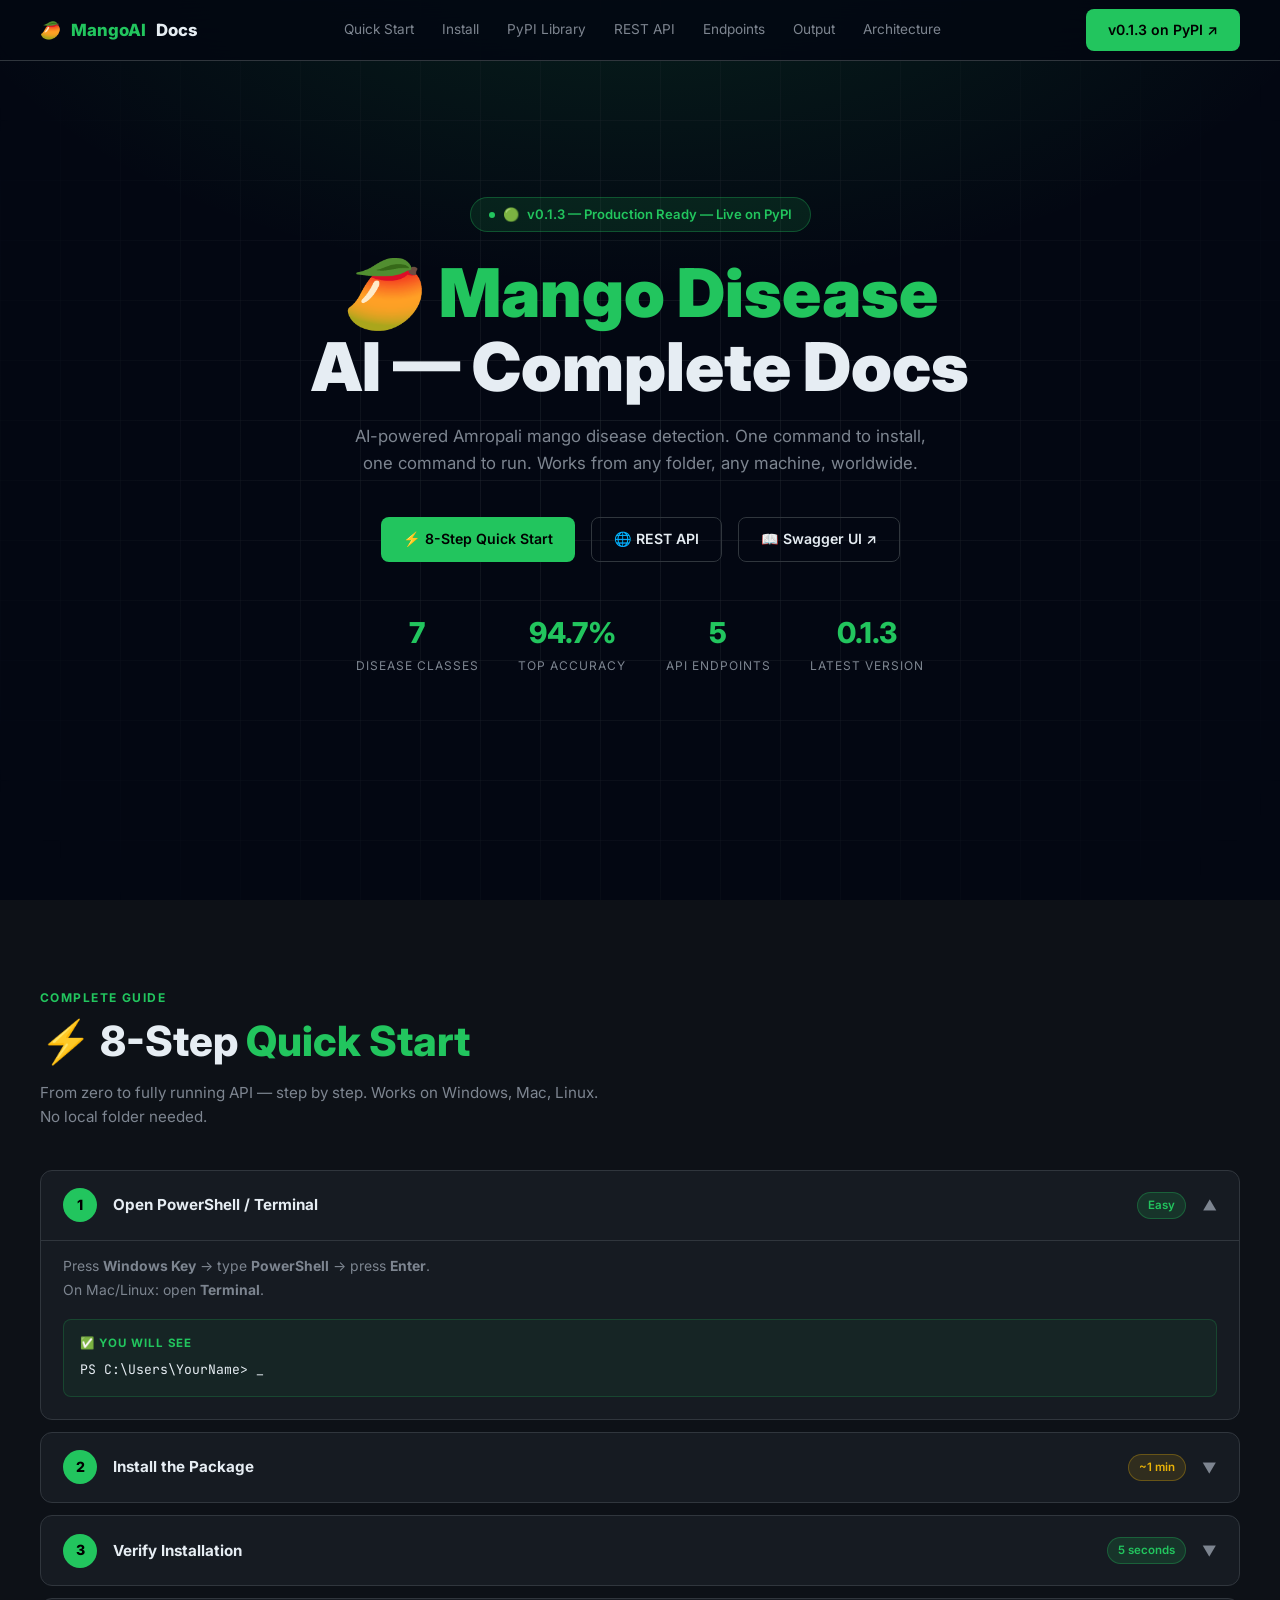
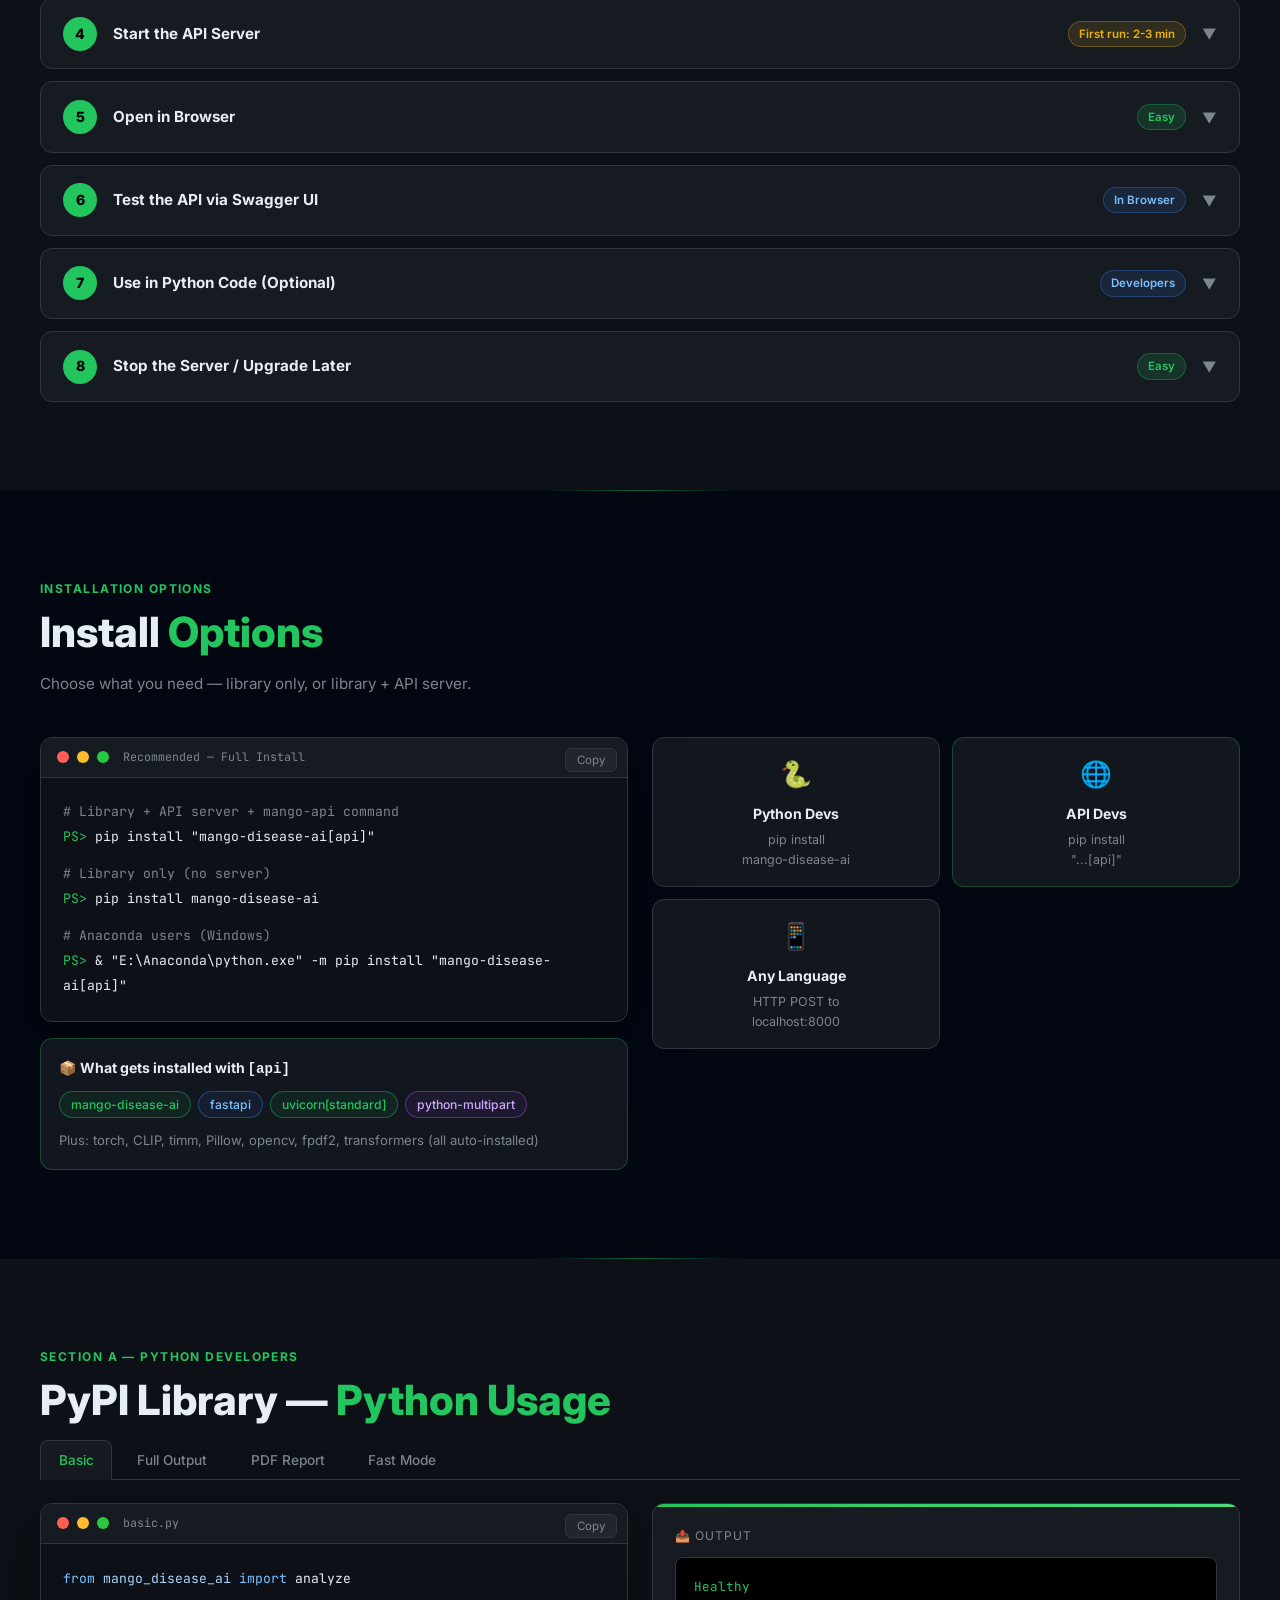
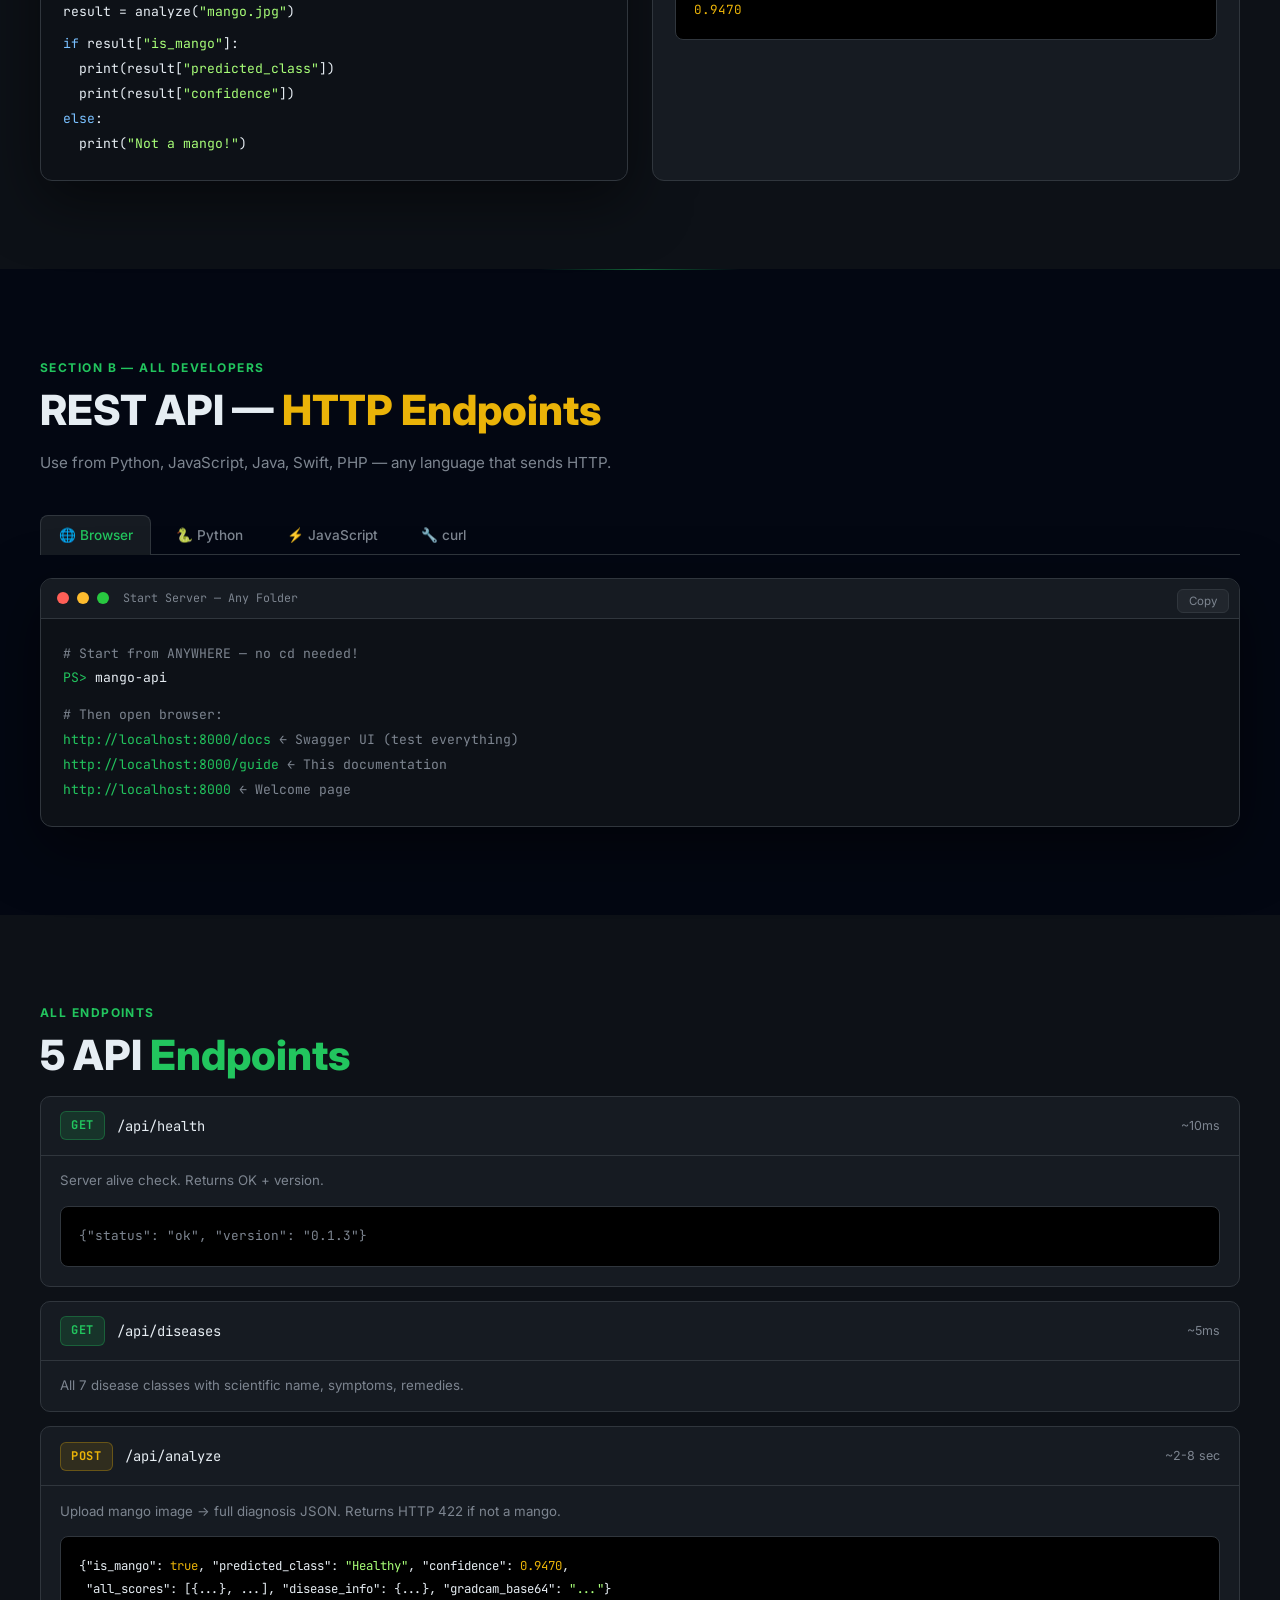
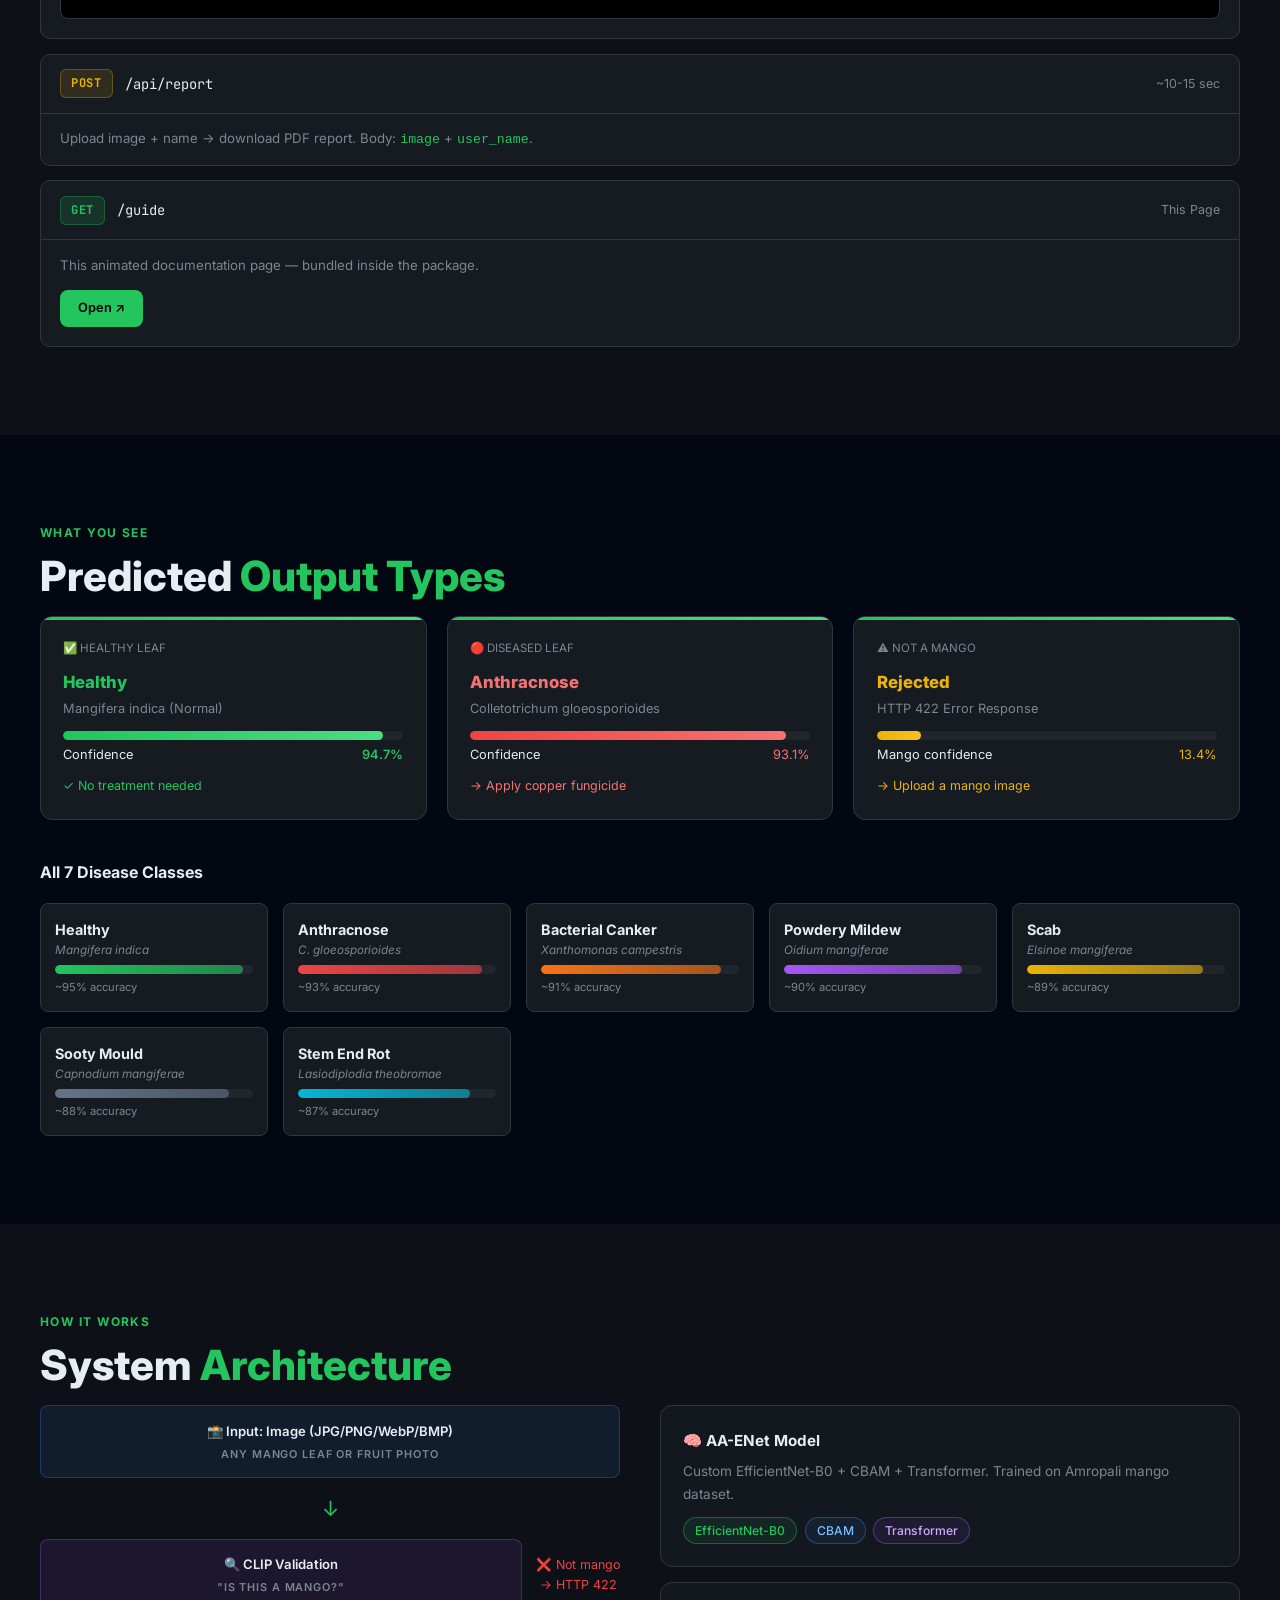
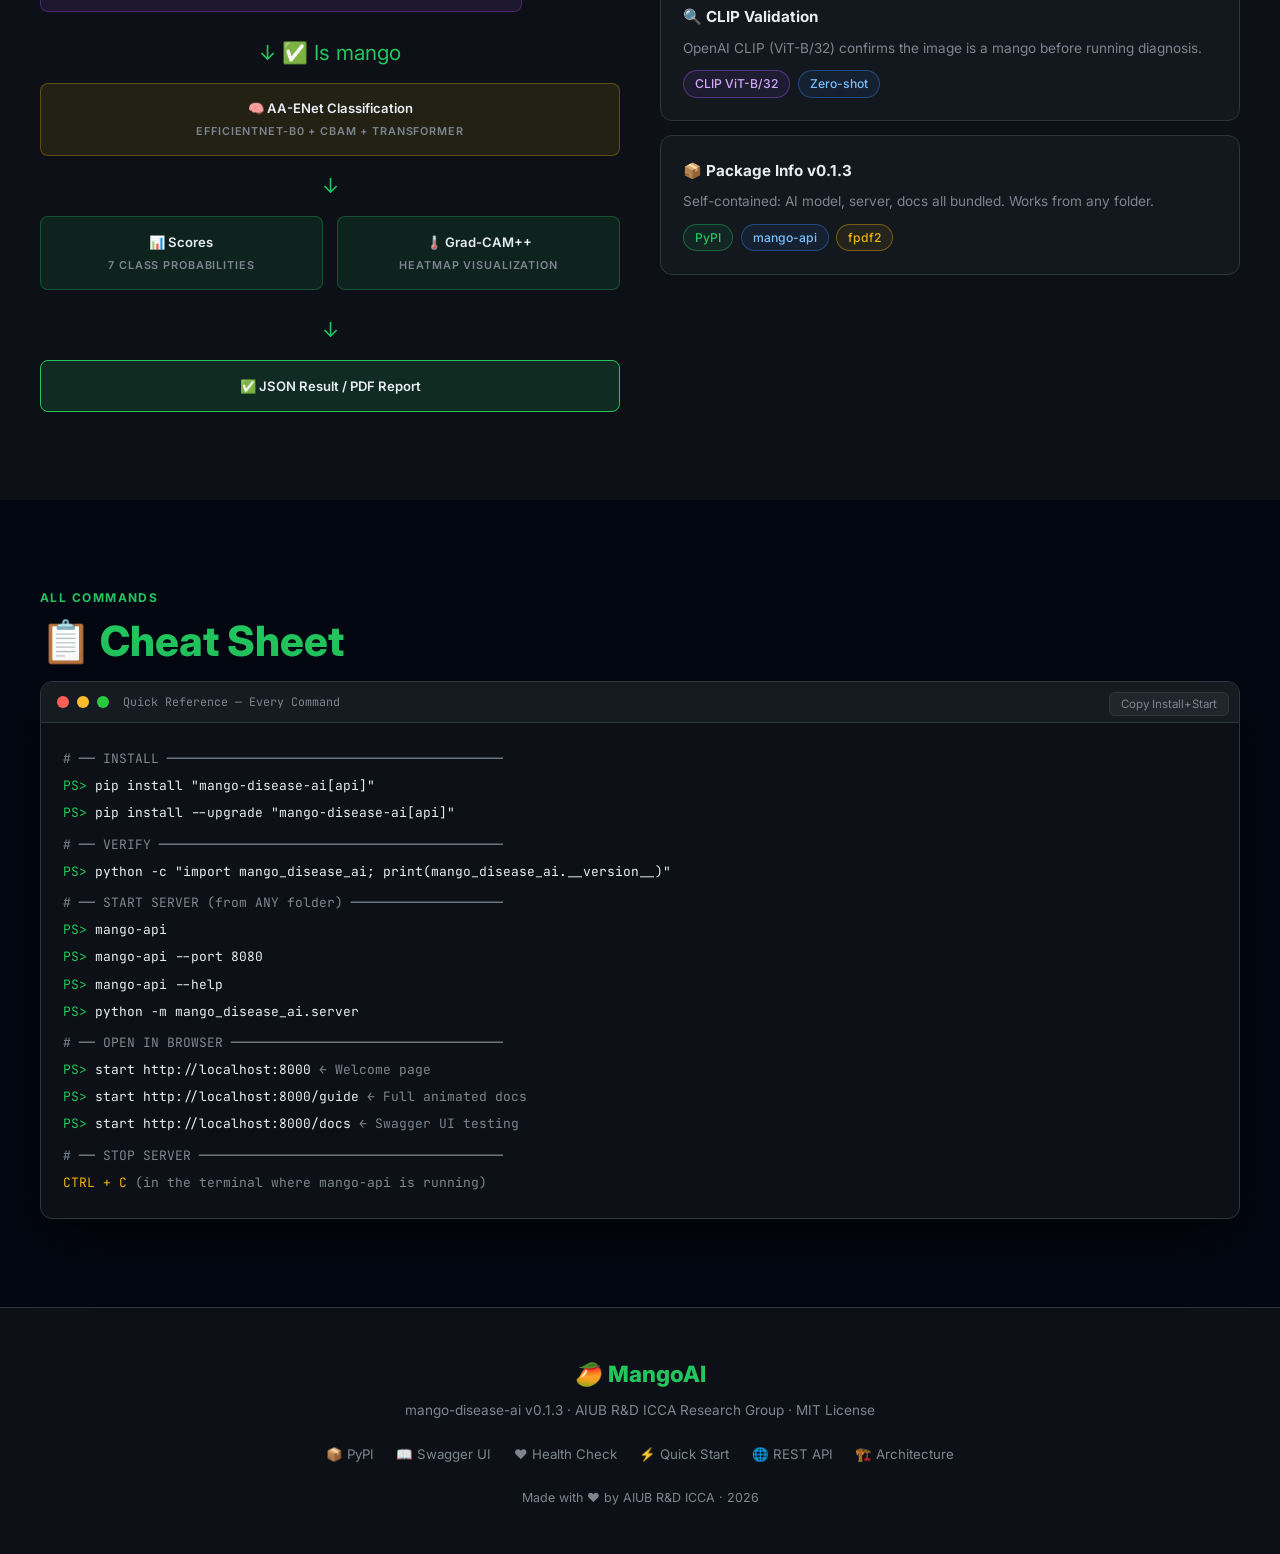
==== mango_disease_ai/docs.html @ dfb25666 "added new code" ====
<!DOCTYPE html>
<html lang="en">
<head>
<meta charset="UTF-8">
<meta name="viewport" content="width=device-width, initial-scale=1.0">
<title>🥭 Mango Disease AI v0.1.3 — Complete Documentation</title>
<link href="https://fonts.googleapis.com/css2?family=Inter:wght@300;400;500;600;700;800;900&family=JetBrains+Mono:wght@400;500;700&display=swap" rel="stylesheet">
<style>
:root{
  --green:#22c55e;--green-dark:#16a34a;--green-glow:rgba(34,197,94,.25);
  --yellow:#eab308;--blue:#3b82f6;--purple:#a855f7;--red:#ef4444;
  --bg:#030712;--bg2:#0d1117;--bg3:#161b22;--bg4:#21262d;
  --border:#30363d;--text:#e6edf3;--muted:#7d8590;
  --card-bg:rgba(22,27,34,.85);
}
*{margin:0;padding:0;box-sizing:border-box}
html{scroll-behavior:smooth}
body{font-family:'Inter',sans-serif;background:var(--bg);color:var(--text);overflow-x:hidden;line-height:1.6}
::selection{background:var(--green-glow);color:var(--green)}
::-webkit-scrollbar{width:6px}::-webkit-scrollbar-track{background:var(--bg)}
::-webkit-scrollbar-thumb{background:var(--border);border-radius:3px}
::-webkit-scrollbar-thumb:hover{background:var(--green-dark)}

/* NAV */
nav{position:fixed;top:0;width:100%;z-index:100;backdrop-filter:blur(20px);background:rgba(3,7,18,.88);border-bottom:1px solid var(--border);padding:0 2rem}
.nav-inner{max-width:1200px;margin:0 auto;display:flex;align-items:center;justify-content:space-between;height:60px}
.nav-logo{display:flex;align-items:center;gap:10px;font-weight:800;font-size:1.05rem;color:var(--text);text-decoration:none}
.nav-logo span{color:var(--green)}
.nav-links{display:flex;gap:1.75rem}
.nav-links a{color:var(--muted);text-decoration:none;font-size:.85rem;transition:color .2s}
.nav-links a:hover{color:var(--green)}
.btn{display:inline-flex;align-items:center;gap:8px;padding:10px 22px;border-radius:8px;font-weight:600;font-size:.88rem;text-decoration:none;transition:all .2s;cursor:pointer;border:none;font-family:inherit}
.btn-green{background:var(--green);color:#000}.btn-green:hover{background:#4ade80;transform:translateY(-2px);box-shadow:0 8px 24px rgba(34,197,94,.3)}
.btn-outline{background:transparent;color:var(--text);border:1px solid var(--border)}.btn-outline:hover{border-color:var(--green);color:var(--green)}

/* HERO */
#hero{min-height:100vh;display:flex;align-items:center;justify-content:center;position:relative;overflow:hidden;padding-top:60px}
.hero-bg{position:absolute;inset:0;background:radial-gradient(ellipse 80% 60% at 50% -10%,rgba(34,197,94,.15) 0%,transparent 70%)}
.hero-grid{position:absolute;inset:0;background-image:linear-gradient(rgba(48,54,61,.4) 1px,transparent 1px),linear-gradient(90deg,rgba(48,54,61,.4) 1px,transparent 1px);background-size:60px 60px;mask-image:radial-gradient(ellipse 60% 70% at 50% 50%,black 0%,transparent 100%)}
.hero-content{text-align:center;position:relative;z-index:2;max-width:820px;padding:2rem}
.hero-badge{display:inline-flex;align-items:center;gap:8px;background:rgba(34,197,94,.12);border:1px solid rgba(34,197,94,.3);color:var(--green);padding:6px 18px;border-radius:99px;font-size:.82rem;font-weight:600;margin-bottom:1.5rem;animation:fadeUp .8s ease both}
.hero-badge::before{content:'';width:6px;height:6px;border-radius:50%;background:var(--green);animation:pulse 2s infinite}
h1.hero-title{font-size:clamp(2.4rem,5.5vw,4.2rem);font-weight:900;line-height:1.1;margin-bottom:1.2rem;animation:fadeUp .8s .1s ease both}
.hero-title .mango{color:var(--green)}
.hero-sub{font-size:1.05rem;color:var(--muted);max-width:600px;margin:0 auto 2.5rem;animation:fadeUp .8s .2s ease both}
.hero-buttons{display:flex;gap:1rem;justify-content:center;flex-wrap:wrap;margin-bottom:3rem;animation:fadeUp .8s .3s ease both}
.hero-stats{display:flex;gap:2.5rem;justify-content:center;animation:fadeUp .8s .4s ease both}
.stat{text-align:center}.stat-num{font-size:1.8rem;font-weight:800;color:var(--green)}.stat-label{font-size:.75rem;color:var(--muted);text-transform:uppercase;letter-spacing:.08em}

/* SECTIONS */
section{padding:5.5rem 2rem}
.container{max-width:1200px;margin:0 auto}
.section-label{color:var(--green);font-size:.75rem;font-weight:700;letter-spacing:.12em;text-transform:uppercase;margin-bottom:.6rem}
.section-title{font-size:clamp(1.7rem,3.5vw,2.6rem);font-weight:800;line-height:1.2;margin-bottom:.9rem}
.section-sub{color:var(--muted);font-size:.95rem;max-width:580px;margin-bottom:2.5rem}

/* TERMINAL */
.terminal{background:#0d1117;border:1px solid var(--border);border-radius:12px;overflow:hidden;font-family:'JetBrains Mono',monospace;font-size:.84rem;box-shadow:0 20px 60px rgba(0,0,0,.5)}
.terminal-bar{background:var(--bg3);padding:.65rem 1rem;display:flex;align-items:center;gap:.5rem;border-bottom:1px solid var(--border)}
.dot{width:12px;height:12px;border-radius:50%}
.dot-r{background:#ff5f57}.dot-y{background:#febc2e}.dot-g{background:#28c840}
.terminal-title{color:var(--muted);font-size:.73rem;margin-left:.4rem}
.terminal-body{padding:1.4rem;line-height:1.9}
.t-prompt{color:var(--green)}.t-cmd{color:var(--text)}.t-comment{color:var(--muted)}
.t-output{color:#7d8590}.t-success{color:var(--green)}.t-warn{color:var(--yellow)}
.t-key{color:#79c0ff}.t-val{color:#a5d6ff}.t-str{color:#a8ff78}.t-num{color:var(--yellow)}

/* COPY */
.code-wrap{position:relative}
.copy-btn{position:absolute;top:.7rem;right:.7rem;background:var(--bg4);border:1px solid var(--border);color:var(--muted);padding:4px 11px;border-radius:6px;font-size:.72rem;cursor:pointer;transition:all .2s;font-family:inherit;z-index:2}
.copy-btn:hover,.copy-btn.copied{background:var(--green);border-color:var(--green);color:#000}

/* STEP CARDS */
.steps-grid{display:flex;flex-direction:column;gap:.75rem}
.step-card{background:var(--bg3);border:1px solid var(--border);border-radius:12px;overflow:hidden;transition:all .3s}
.step-card:hover{border-color:var(--green-dark)}
.step-header{display:flex;align-items:center;gap:1rem;padding:1.1rem 1.4rem;cursor:pointer;user-select:none}
.step-number{width:34px;height:34px;border-radius:50%;background:var(--green);color:#000;font-weight:800;font-size:.88rem;display:flex;align-items:center;justify-content:center;flex-shrink:0}
.step-title{font-weight:700;font-size:.95rem;flex:1}
.step-badge{font-size:.72rem;padding:3px 10px;border-radius:99px;font-weight:600}
.badge-easy{background:rgba(34,197,94,.15);color:var(--green);border:1px solid rgba(34,197,94,.3)}
.badge-wait{background:rgba(234,179,8,.12);color:var(--yellow);border:1px solid rgba(234,179,8,.3)}
.badge-note{background:rgba(59,130,246,.12);color:#79c0ff;border:1px solid rgba(59,130,246,.3)}
.step-body{padding:0 1.4rem 1.4rem;border-top:1px solid var(--border);margin-top:0}
.step-desc{font-size:.87rem;color:var(--muted);margin-bottom:1rem;padding-top:.9rem;line-height:1.7}
.step-expected{background:rgba(34,197,94,.06);border:1px solid rgba(34,197,94,.2);border-radius:8px;padding:.9rem 1rem;margin-top:.9rem;font-size:.82rem}
.step-expected-label{color:var(--green);font-size:.72rem;font-weight:700;text-transform:uppercase;letter-spacing:.08em;margin-bottom:.4rem}
.step-expected-text{color:var(--text);font-family:'JetBrains Mono',monospace;line-height:1.7}
.chevron{color:var(--muted);font-size:.9rem;transition:transform .3s;margin-left:auto}
.step-card.open .chevron{transform:rotate(180deg)}
.step-body-wrap{max-height:0;overflow:hidden;transition:max-height .4s ease}
.step-card.open .step-body-wrap{max-height:600px}

/* GRID */
.grid-2{display:grid;grid-template-columns:repeat(auto-fit,minmax(420px,1fr));gap:1.5rem}
.grid-3{display:grid;grid-template-columns:repeat(auto-fit,minmax(260px,1fr));gap:1.25rem}
.grid-4{display:grid;grid-template-columns:repeat(auto-fit,minmax(190px,1fr));gap:.9rem}

/* CARDS */
.card{background:var(--card-bg);border:1px solid var(--border);border-radius:12px;padding:1.4rem;transition:all .3s;backdrop-filter:blur(10px)}
.card:hover{border-color:var(--green);box-shadow:0 0 24px var(--green-glow);transform:translateY(-4px)}
.card-icon{font-size:1.8rem;margin-bottom:.9rem}.card-title{font-size:.95rem;font-weight:700;margin-bottom:.45rem}.card-desc{color:var(--muted);font-size:.85rem;line-height:1.7}

/* ENDPOINT */
.endpoint-card{background:var(--bg3);border:1px solid var(--border);border-radius:10px;overflow:hidden;transition:all .3s}
.endpoint-card:hover{border-color:var(--green-dark);transform:translateY(-2px)}
.endpoint-header{display:flex;align-items:center;gap:12px;padding:.9rem 1.2rem;border-bottom:1px solid var(--border)}
.method{font-family:'JetBrains Mono',monospace;font-size:.75rem;font-weight:700;padding:4px 10px;border-radius:6px;letter-spacing:.05em}
.GET{background:rgba(34,197,94,.15);color:var(--green);border:1px solid rgba(34,197,94,.3)}
.POST{background:rgba(234,179,8,.12);color:var(--yellow);border:1px solid rgba(234,179,8,.3)}
.endpoint-path{font-family:'JetBrains Mono',monospace;font-size:.86rem;color:var(--text)}
.endpoint-desc{padding:.9rem 1.2rem;color:var(--muted);font-size:.83rem}
.endpoint-body{padding:0 1.2rem 1.2rem}

/* OUTPUT BOX */
.output-box{background:#000;border:1px solid var(--border);border-radius:8px;padding:1.1rem;font-family:'JetBrains Mono',monospace;font-size:.79rem;line-height:1.85;overflow-x:auto}

/* TABS */
.tabs{display:flex;gap:.4rem;margin-bottom:1.4rem;border-bottom:1px solid var(--border);padding-bottom:0}
.tab{padding:.55rem 1.1rem;border-radius:8px 8px 0 0;cursor:pointer;font-size:.85rem;font-weight:500;color:var(--muted);border:1px solid transparent;border-bottom:none;transition:all .2s;margin-bottom:-1px}
.tab.active{color:var(--green);border-color:var(--border);border-bottom-color:var(--bg);background:var(--bg3)}
.tab:hover:not(.active){color:var(--text)}
.tab-content{display:none}.tab-content.active{display:block}

/* TAGS */
.tags{display:flex;flex-wrap:wrap;gap:.45rem;margin-top:.65rem}
.tag{background:var(--bg4);border:1px solid var(--border);color:var(--muted);padding:3px 11px;border-radius:99px;font-size:.76rem;font-weight:500}
.tag.green{border-color:rgba(34,197,94,.4);color:var(--green);background:rgba(34,197,94,.08)}
.tag.blue{border-color:rgba(59,130,246,.4);color:#79c0ff;background:rgba(59,130,246,.08)}
.tag.purple{border-color:rgba(168,85,247,.4);color:#d2a8ff;background:rgba(168,85,247,.08)}
.tag.yellow{border-color:rgba(234,179,8,.4);color:var(--yellow);background:rgba(234,179,8,.08)}

/* RESULT CARD */
.result-card{background:var(--bg3);border:1px solid var(--border);border-radius:12px;padding:1.4rem;position:relative;overflow:hidden}
.result-card::before{content:'';position:absolute;top:0;left:0;right:0;height:3px;background:linear-gradient(90deg,var(--green),#4ade80,var(--green));background-size:200% 100%;animation:shimmer 2s infinite}
.conf-bar{height:9px;background:var(--bg4);border-radius:5px;overflow:hidden;margin:5px 0}
.conf-fill{height:100%;border-radius:5px;background:linear-gradient(90deg,var(--green),#4ade80);transition:width 1.2s ease}

/* DISEASE */
.disease-item{background:var(--bg3);border:1px solid var(--border);border-radius:8px;padding:.9rem;transition:all .3s}
.disease-item:hover{border-color:var(--green);background:rgba(34,197,94,.05)}
.disease-name{font-weight:700;font-size:.9rem}
.disease-sci{font-size:.73rem;color:var(--muted);font-style:italic}

/* ARCH */
.arch-box{background:var(--bg3);border:1px solid var(--border);border-radius:8px;padding:.9rem 1.1rem;text-align:center;font-size:.82rem;font-weight:600}
.arch-arrow{text-align:center;color:var(--green);font-size:1.3rem;margin:.4rem 0}
.arch-row{display:flex;gap:.9rem;align-items:center;margin-bottom:.65rem}
.arch-row .arch-box{flex:1}
.arch-label{font-size:.68rem;color:var(--muted);text-transform:uppercase;letter-spacing:.08em;margin-top:.25rem}

/* ANIMATIONS */
@keyframes fadeUp{from{opacity:0;transform:translateY(22px)}to{opacity:1;transform:none}}
@keyframes pulse{0%,100%{opacity:1;transform:scale(1)}50%{opacity:.5;transform:scale(.8)}}
@keyframes shimmer{0%{background-position:-200% 0}100%{background-position:200% 0}}
.fade-in{opacity:0;transform:translateY(18px);transition:all .7s ease}
.fade-in.visible{opacity:1;transform:none}
.glow-line{height:1px;background:linear-gradient(90deg,transparent,var(--green),transparent);margin:0 auto;opacity:.5}
.hl{color:var(--green);font-weight:600}.hl-b{color:#79c0ff}.hl-y{color:var(--yellow)}

/* FOOTER */
footer{background:var(--bg2);border-top:1px solid var(--border);padding:3rem 2rem;text-align:center}
.footer-inner{max-width:1200px;margin:0 auto}
.footer-logo{font-size:1.4rem;font-weight:800;margin-bottom:.5rem}.footer-logo span{color:var(--green)}
.footer-desc{color:var(--muted);font-size:.85rem;margin-bottom:1.4rem}
.footer-links{display:flex;gap:1.4rem;justify-content:center;flex-wrap:wrap;margin-bottom:1.4rem}
.footer-links a{color:var(--muted);text-decoration:none;font-size:.83rem;transition:color .2s}.footer-links a:hover{color:var(--green)}
.footer-copy{color:var(--muted);font-size:.78rem}

@media(max-width:768px){.grid-2,.grid-3{grid-template-columns:1fr}.hero-stats{gap:1.4rem}.nav-links{display:none}}
</style>
</head>
<body>

<!-- NAV -->
<nav>
  <div class="nav-inner">
    <a class="nav-logo" href="#hero">🥭 <span>MangoAI</span> Docs</a>
    <div class="nav-links">
      <a href="#quickstart">Quick Start</a>
      <a href="#install">Install</a>
      <a href="#library">PyPI Library</a>
      <a href="#api">REST API</a>
      <a href="#endpoints">Endpoints</a>
      <a href="#output">Output</a>
      <a href="#architecture">Architecture</a>
    </div>
    <a href="https://pypi.org/project/mango-disease-ai/" target="_blank" class="btn btn-green">v0.1.3 on PyPI ↗</a>
  </div>
</nav>

<!-- HERO -->
<section id="hero">
  <div class="hero-bg"></div>
  <div class="hero-grid"></div>
  <div class="hero-content">
    <div class="hero-badge">🟢 <span>v0.1.3 — Production Ready — Live on PyPI</span></div>
    <h1 class="hero-title">🥭 <span class="mango">Mango Disease</span><br>AI — Complete Docs</h1>
    <p class="hero-sub">AI-powered Amropali mango disease detection. One command to install, one command to run. Works from any folder, any machine, worldwide.</p>
    <div class="hero-buttons">
      <a href="#quickstart" class="btn btn-green">⚡ 8-Step Quick Start</a>
      <a href="#api" class="btn btn-outline">🌐 REST API</a>
      <a href="http://localhost:8000/docs" target="_blank" class="btn btn-outline">📖 Swagger UI ↗</a>
    </div>
    <div class="hero-stats">
      <div class="stat"><div class="stat-num">7</div><div class="stat-label">Disease Classes</div></div>
      <div class="stat"><div class="stat-num">94.7%</div><div class="stat-label">Top Accuracy</div></div>
      <div class="stat"><div class="stat-num">5</div><div class="stat-label">API Endpoints</div></div>
      <div class="stat"><div class="stat-num">0.1.3</div><div class="stat-label">Latest Version</div></div>
    </div>
  </div>
</section>

<!-- QUICK START — 8 STEPS -->
<section id="quickstart" style="background:var(--bg2)">
  <div class="container">
    <div class="section-label">Complete Guide</div>
    <h2 class="section-title">⚡ 8-Step <span style="color:var(--green)">Quick Start</span></h2>
    <p class="section-sub">From zero to fully running API — step by step. Works on Windows, Mac, Linux. No local folder needed.</p>

    <div class="steps-grid">

      <!-- STEP 1 -->
      <div class="step-card open" id="s1">
        <div class="step-header" onclick="toggleStep('s1')">
          <div class="step-number">1</div>
          <div class="step-title">Open PowerShell / Terminal</div>
          <span class="step-badge badge-easy">Easy</span>
          <span class="chevron">▼</span>
        </div>
        <div class="step-body-wrap"><div class="step-body">
          <p class="step-desc">Press <strong>Windows Key</strong> → type <strong>PowerShell</strong> → press <strong>Enter</strong>.<br>On Mac/Linux: open <strong>Terminal</strong>.</p>
          <div class="step-expected"><div class="step-expected-label">✅ You will see</div><div class="step-expected-text">PS C:\Users\YourName&gt; _</div></div>
        </div></div>
      </div>

      <!-- STEP 2 -->
      <div class="step-card" id="s2">
        <div class="step-header" onclick="toggleStep('s2')">
          <div class="step-number">2</div>
          <div class="step-title">Install the Package</div>
          <span class="step-badge badge-wait">~1 min</span>
          <span class="chevron">▼</span>
        </div>
        <div class="step-body-wrap"><div class="step-body">
          <p class="step-desc">Copy and paste this command → press <strong>Enter</strong>. This installs the AI library + API server tools.</p>
          <div class="code-wrap">
            <div class="terminal">
              <div class="terminal-bar"><div class="dot dot-r"></div><div class="dot dot-y"></div><div class="dot dot-g"></div><span class="terminal-title">PowerShell</span></div>
              <div class="terminal-body">
                <div><span class="t-prompt">PS&gt;</span> <span class="t-cmd">pip install "mango-disease-ai[api]"</span></div>
              </div>
            </div>
            <button class="copy-btn" onclick='copyCode("pip install \"mango-disease-ai[api]\"")'>Copy</button>
          </div>
          <div class="step-expected"><div class="step-expected-label">✅ You will see at the end</div><div class="step-expected-text"><span class="t-success">Successfully installed mango-disease-ai-0.1.3</span></div></div>
        </div></div>
      </div>

      <!-- STEP 3 -->
      <div class="step-card" id="s3">
        <div class="step-header" onclick="toggleStep('s3')">
          <div class="step-number">3</div>
          <div class="step-title">Verify Installation</div>
          <span class="step-badge badge-easy">5 seconds</span>
          <span class="chevron">▼</span>
        </div>
        <div class="step-body-wrap"><div class="step-body">
          <p class="step-desc">Check that the package is installed correctly by printing the version number.</p>
          <div class="code-wrap">
            <div class="terminal">
              <div class="terminal-bar"><div class="dot dot-r"></div><div class="dot dot-y"></div><div class="dot dot-g"></div><span class="terminal-title">PowerShell</span></div>
              <div class="terminal-body">
                <div><span class="t-prompt">PS&gt;</span> <span class="t-cmd">python -c "import mango_disease_ai; print(mango_disease_ai.__version__)"</span></div>
              </div>
            </div>
            <button class="copy-btn" onclick='copyCode("python -c \"import mango_disease_ai; print(mango_disease_ai.__version__)\"")'>Copy</button>
          </div>
          <div class="step-expected"><div class="step-expected-label">✅ You will see</div><div class="step-expected-text"><span class="t-success">0.1.3</span></div></div>
        </div></div>
      </div>

      <!-- STEP 4 -->
      <div class="step-card" id="s4">
        <div class="step-header" onclick="toggleStep('s4')">
          <div class="step-number">4</div>
          <div class="step-title">Start the API Server</div>
          <span class="step-badge badge-wait">First run: 2-3 min</span>
          <span class="chevron">▼</span>
        </div>
        <div class="step-body-wrap"><div class="step-body">
          <p class="step-desc">Run this single command from <strong>any folder</strong> — no need to navigate anywhere. The server starts on port 8000.</p>
          <div class="code-wrap">
            <div class="terminal">
              <div class="terminal-bar"><div class="dot dot-r"></div><div class="dot dot-y"></div><div class="dot dot-g"></div><span class="terminal-title">PowerShell</span></div>
              <div class="terminal-body">
                <div><span class="t-prompt">PS&gt;</span> <span class="t-cmd">mango-api</span></div>
                <div style="margin-top:.75rem"><span class="t-comment"># Custom port (optional)</span></div>
                <div><span class="t-prompt">PS&gt;</span> <span class="t-cmd">mango-api --port 8080</span></div>
                <div style="margin-top:.75rem"><span class="t-comment"># Alternative (also works)</span></div>
                <div><span class="t-prompt">PS&gt;</span> <span class="t-cmd">python -m mango_disease_ai.server</span></div>
              </div>
            </div>
            <button class="copy-btn" onclick='copyCode("mango-api")'>Copy</button>
          </div>
          <div class="step-expected">
            <div class="step-expected-label">✅ You will see</div>
            <div class="step-expected-text">
              <span class="t-success">============================================================</span><br>
              <span class="t-success">  🥭  Mango Disease AI -- REST API Server v0.1.3</span><br>
              <span class="t-success">============================================================</span><br>
              <span class="t-success">  Starting on  http://0.0.0.0:8000</span><br>
              <span class="t-success">  Welcome page http://localhost:8000</span><br>
              <span class="t-success">  Swagger UI   http://localhost:8000/docs</span><br>
              <span class="t-success">  Full Docs    http://localhost:8000/guide</span><br>
              <span class="t-success">  Press CTRL+C to stop.</span>
            </div>
          </div>
          <div style="margin-top:.9rem;padding:.8rem 1rem;background:rgba(234,179,8,.08);border:1px solid rgba(234,179,8,.25);border-radius:8px;font-size:.82rem;color:var(--yellow)">
            ⚠️ <strong>First run only:</strong> CLIP model (~600 MB) downloads automatically. Wait 2-3 minutes. All future runs start instantly.
          </div>
        </div></div>
      </div>

      <!-- STEP 5 -->
      <div class="step-card" id="s5">
        <div class="step-header" onclick="toggleStep('s5')">
          <div class="step-number">5</div>
          <div class="step-title">Open in Browser</div>
          <span class="step-badge badge-easy">Easy</span>
          <span class="chevron">▼</span>
        </div>
        <div class="step-body-wrap"><div class="step-body">
          <p class="step-desc">Open Chrome, Edge, or Firefox. Go to these URLs:</p>
          <div style="display:flex;flex-direction:column;gap:.6rem;margin-top:.5rem">
            <div class="card" style="padding:.9rem 1.1rem;display:flex;align-items:center;gap:1rem;border-color:rgba(34,197,94,.3)">
              <div style="font-size:1.3rem">🏠</div>
              <div><div style="font-weight:700;font-size:.9rem">Welcome Page</div><a href="http://localhost:8000" target="_blank" style="color:var(--green);font-family:'JetBrains Mono',monospace;font-size:.82rem">http://localhost:8000</a></div>
            </div>
            <div class="card" style="padding:.9rem 1.1rem;display:flex;align-items:center;gap:1rem;border-color:rgba(168,85,247,.3)">
              <div style="font-size:1.3rem">📖</div>
              <div><div style="font-weight:700;font-size:.9rem">Animated Docs (this page)</div><a href="http://localhost:8000/guide" target="_blank" style="color:#d2a8ff;font-family:'JetBrains Mono',monospace;font-size:.82rem">http://localhost:8000/guide</a></div>
            </div>
            <div class="card" style="padding:.9rem 1.1rem;display:flex;align-items:center;gap:1rem;border-color:rgba(59,130,246,.3)">
              <div style="font-size:1.3rem">🧪</div>
              <div><div style="font-weight:700;font-size:.9rem">Swagger UI — Test API Live</div><a href="http://localhost:8000/docs" target="_blank" style="color:#79c0ff;font-family:'JetBrains Mono',monospace;font-size:.82rem">http://localhost:8000/docs</a></div>
            </div>
            <div class="card" style="padding:.9rem 1.1rem;display:flex;align-items:center;gap:1rem">
              <div style="font-size:1.3rem">❤️</div>
              <div><div style="font-weight:700;font-size:.9rem">Health Check</div><a href="http://localhost:8000/api/health" target="_blank" style="color:var(--green);font-family:'JetBrains Mono',monospace;font-size:.82rem">http://localhost:8000/api/health</a></div>
            </div>
          </div>
        </div></div>
      </div>

      <!-- STEP 6 -->
      <div class="step-card" id="s6">
        <div class="step-header" onclick="toggleStep('s6')">
          <div class="step-number">6</div>
          <div class="step-title">Test the API via Swagger UI</div>
          <span class="step-badge badge-note">In Browser</span>
          <span class="chevron">▼</span>
        </div>
        <div class="step-body-wrap"><div class="step-body">
          <p class="step-desc">The easiest way to test — no code needed. All in the browser.</p>
          <div style="display:flex;flex-direction:column;gap:.6rem">
            <div style="display:flex;gap:.9rem;align-items:flex-start;font-size:.87rem">
              <div style="width:24px;height:24px;border-radius:50%;background:var(--green);color:#000;font-weight:800;font-size:.78rem;display:flex;align-items:center;justify-content:center;flex-shrink:0;margin-top:2px">a</div>
              <div>Go to <a href="http://localhost:8000/docs" target="_blank" style="color:var(--green)">http://localhost:8000/docs</a></div>
            </div>
            <div style="display:flex;gap:.9rem;align-items:flex-start;font-size:.87rem">
              <div style="width:24px;height:24px;border-radius:50%;background:var(--green);color:#000;font-weight:800;font-size:.78rem;display:flex;align-items:center;justify-content:center;flex-shrink:0;margin-top:2px">b</div>
              <div>Click <strong style="color:var(--yellow)">POST /api/analyze</strong> to expand it</div>
            </div>
            <div style="display:flex;gap:.9rem;align-items:flex-start;font-size:.87rem">
              <div style="width:24px;height:24px;border-radius:50%;background:var(--green);color:#000;font-weight:800;font-size:.78rem;display:flex;align-items:center;justify-content:center;flex-shrink:0;margin-top:2px">c</div>
              <div>Click <strong>"Try it out"</strong> button</div>
            </div>
            <div style="display:flex;gap:.9rem;align-items:flex-start;font-size:.87rem">
              <div style="width:24px;height:24px;border-radius:50%;background:var(--green);color:#000;font-weight:800;font-size:.78rem;display:flex;align-items:center;justify-content:center;flex-shrink:0;margin-top:2px">d</div>
              <div>Click <strong>"Choose File"</strong> → pick your mango image → set <code style="color:var(--green)">include_gradcam = false</code></div>
            </div>
            <div style="display:flex;gap:.9rem;align-items:flex-start;font-size:.87rem">
              <div style="width:24px;height:24px;border-radius:50%;background:var(--green);color:#000;font-weight:800;font-size:.78rem;display:flex;align-items:center;justify-content:center;flex-shrink:0;margin-top:2px">e</div>
              <div>Click the blue <strong>"Execute"</strong> button → see the JSON result below</div>
            </div>
          </div>
          <div class="step-expected" style="margin-top:.9rem"><div class="step-expected-label">✅ Example response</div><div class="step-expected-text" style="font-size:.78rem">{"is_mango": true, "predicted_class": <span class="t-str">"Healthy"</span>, "confidence": <span class="t-num">0.9470</span>}</div></div>
        </div></div>
      </div>

      <!-- STEP 7 -->
      <div class="step-card" id="s7">
        <div class="step-header" onclick="toggleStep('s7')">
          <div class="step-number">7</div>
          <div class="step-title">Use in Python Code (Optional)</div>
          <span class="step-badge badge-note">Developers</span>
          <span class="chevron">▼</span>
        </div>
        <div class="step-body-wrap"><div class="step-body">
          <p class="step-desc">Use the library directly in your own Python scripts — no server needed.</p>
          <div class="code-wrap">
            <div class="terminal">
              <div class="terminal-bar"><div class="dot dot-r"></div><div class="dot dot-y"></div><div class="dot dot-g"></div><span class="terminal-title">my_script.py</span></div>
              <div class="terminal-body" style="font-size:.81rem">
                <div><span class="t-key">from</span> <span class="t-val">mango_disease_ai</span> <span class="t-key">import</span> analyze, generate_pdf</div>
                <div style="margin-top:.6rem"><span class="t-comment"># Analyze any mango image</span></div>
                <div>result = analyze(<span class="t-str">"your_mango.jpg"</span>)</div>
                <div style="margin-top:.4rem"><span class="t-key">if</span> result[<span class="t-str">"is_mango"</span>]:</div>
                <div>&nbsp;&nbsp;print(<span class="t-str">"Disease :"</span>, result[<span class="t-str">"predicted_class"</span>])</div>
                <div>&nbsp;&nbsp;print(<span class="t-str">"Confidence:"</span>, <span class="t-key">f</span><span class="t-str">"{result['confidence']:.1%}"</span>)</div>
                <div style="margin-top:.6rem"><span class="t-comment"># Generate PDF report</span></div>
                <div>pdf = generate_pdf(result, user_name=<span class="t-str">"Dr. Rahman"</span>)</div>
                <div>open(<span class="t-str">"report.pdf"</span>, <span class="t-str">"wb"</span>).write(pdf)</div>
                <div style="margin-top:.5rem"><span class="t-success"># Disease : Healthy</span></div>
                <div><span class="t-success"># Confidence: 94.7%</span></div>
              </div>
            </div>
            <button class="copy-btn" onclick='copyCode("from mango_disease_ai import analyze, generate_pdf\n\nresult = analyze(\"your_mango.jpg\")\nif result[\"is_mango\"]:\n    print(\"Disease :\", result[\"predicted_class\"])\n    print(\"Confidence:\", f\"{result[\"confidence\"]:.1%}\")\n\npdf = generate_pdf(result, user_name=\"Dr. Rahman\")\nopen(\"report.pdf\", \"wb\").write(pdf)")'>Copy</button>
          </div>
        </div></div>
      </div>

      <!-- STEP 8 -->
      <div class="step-card" id="s8">
        <div class="step-header" onclick="toggleStep('s8')">
          <div class="step-number">8</div>
          <div class="step-title">Stop the Server / Upgrade Later</div>
          <span class="step-badge badge-easy">Easy</span>
          <span class="chevron">▼</span>
        </div>
        <div class="step-body-wrap"><div class="step-body">
          <p class="step-desc">Stop the server and keep your package updated.</p>
          <div class="code-wrap">
            <div class="terminal">
              <div class="terminal-bar"><div class="dot dot-r"></div><div class="dot dot-y"></div><div class="dot dot-g"></div><span class="terminal-title">PowerShell</span></div>
              <div class="terminal-body" style="font-size:.82rem">
                <div><span class="t-comment"># Stop the server</span></div>
                <div><span class="t-warn">Press CTRL + C</span>  <span class="t-comment">(in the terminal where mango-api is running)</span></div>
                <div style="margin-top:.75rem"><span class="t-comment"># Upgrade to latest version later</span></div>
                <div><span class="t-prompt">PS&gt;</span> <span class="t-cmd">pip install --upgrade "mango-disease-ai[api]"</span></div>
                <div style="margin-top:.75rem"><span class="t-comment"># Check version anytime</span></div>
                <div><span class="t-prompt">PS&gt;</span> <span class="t-cmd">python -c "import mango_disease_ai; print(mango_disease_ai.__version__)"</span></div>
                <div style="margin-top:.75rem"><span class="t-comment"># See all options</span></div>
                <div><span class="t-prompt">PS&gt;</span> <span class="t-cmd">mango-api --help</span></div>
              </div>
            </div>
            <button class="copy-btn" onclick='copyCode("pip install --upgrade \"mango-disease-ai[api]\"")'>Copy</button>
          </div>
        </div></div>
      </div>

    </div><!-- end steps-grid -->
  </div>
</section>

<div class="glow-line" style="width:200px"></div>

<!-- INSTALL SECTION -->
<section id="install">
  <div class="container">
    <div class="section-label">Installation Options</div>
    <h2 class="section-title">Install <span style="color:var(--green)">Options</span></h2>
    <p class="section-sub">Choose what you need — library only, or library + API server.</p>
    <div class="grid-2" style="align-items:start">
      <div style="display:flex;flex-direction:column;gap:1rem">
        <div class="code-wrap">
          <div class="terminal">
            <div class="terminal-bar"><div class="dot dot-r"></div><div class="dot dot-y"></div><div class="dot dot-g"></div><span class="terminal-title">Recommended — Full Install</span></div>
            <div class="terminal-body" style="font-size:.82rem">
              <div><span class="t-comment"># Library + API server + mango-api command</span></div>
              <div><span class="t-prompt">PS&gt;</span> <span class="t-cmd">pip install "mango-disease-ai[api]"</span></div>
              <div style="margin-top:.75rem"><span class="t-comment"># Library only (no server)</span></div>
              <div><span class="t-prompt">PS&gt;</span> <span class="t-cmd">pip install mango-disease-ai</span></div>
              <div style="margin-top:.75rem"><span class="t-comment"># Anaconda users (Windows)</span></div>
              <div><span class="t-prompt">PS&gt;</span> <span class="t-cmd">& "E:\Anaconda\python.exe" -m pip install "mango-disease-ai[api]"</span></div>
            </div>
          </div>
          <button class="copy-btn" onclick='copyCode("pip install \"mango-disease-ai[api]\"")'>Copy</button>
        </div>
        <div class="card" style="border-color:rgba(34,197,94,.3);padding:1.1rem">
          <div style="font-size:.88rem;font-weight:700;margin-bottom:.5rem">📦 What gets installed with <code>[api]</code></div>
          <div class="tags">
            <span class="tag green">mango-disease-ai</span>
            <span class="tag blue">fastapi</span>
            <span class="tag green">uvicorn[standard]</span>
            <span class="tag purple">python-multipart</span>
          </div>
          <div style="margin-top:.75rem;font-size:.82rem;color:var(--muted)">Plus: torch, CLIP, timm, Pillow, opencv, fpdf2, transformers (all auto-installed)</div>
        </div>
      </div>
      <div class="grid-3" style="gap:.75rem">
        <div class="card" style="padding:1rem;text-align:center">
          <div style="font-size:1.6rem;margin-bottom:.5rem">🐍</div>
          <div style="font-weight:700;font-size:.88rem;margin-bottom:.3rem">Python Devs</div>
          <div style="font-size:.78rem;color:var(--muted)">pip install<br>mango-disease-ai</div>
        </div>
        <div class="card" style="padding:1rem;text-align:center;border-color:rgba(34,197,94,.3)">
          <div style="font-size:1.6rem;margin-bottom:.5rem">🌐</div>
          <div style="font-weight:700;font-size:.88rem;margin-bottom:.3rem">API Devs</div>
          <div style="font-size:.78rem;color:var(--muted)">pip install<br>"...[api]"</div>
        </div>
        <div class="card" style="padding:1rem;text-align:center">
          <div style="font-size:1.6rem;margin-bottom:.5rem">📱</div>
          <div style="font-weight:700;font-size:.88rem;margin-bottom:.3rem">Any Language</div>
          <div style="font-size:.78rem;color:var(--muted)">HTTP POST to<br>localhost:8000</div>
        </div>
      </div>
    </div>
  </div>
</section>

<div class="glow-line" style="width:200px"></div>

<!-- PYPI LIBRARY -->
<section id="library" style="background:var(--bg2)">
  <div class="container">
    <div class="section-label">Section A — Python Developers</div>
    <h2 class="section-title">PyPI Library — <span style="color:var(--green)">Python Usage</span></h2>
    <div class="tabs" id="pypiTabs">
      <div class="tab active" onclick="switchTab('pypi','basic')">Basic</div>
      <div class="tab" onclick="switchTab('pypi','full')">Full Output</div>
      <div class="tab" onclick="switchTab('pypi','pdf')">PDF Report</div>
      <div class="tab" onclick="switchTab('pypi','fast')">Fast Mode</div>
    </div>
    <div id="pypi-basic" class="tab-content active">
      <div class="grid-2">
        <div class="code-wrap">
          <div class="terminal">
            <div class="terminal-bar"><div class="dot dot-r"></div><div class="dot dot-y"></div><div class="dot dot-g"></div><span class="terminal-title">basic.py</span></div>
            <div class="terminal-body" style="font-size:.82rem">
              <div><span class="t-key">from</span> <span class="t-val">mango_disease_ai</span> <span class="t-key">import</span> analyze</div>
              <div style="margin-top:.5rem">result = analyze(<span class="t-str">"mango.jpg"</span>)</div>
              <div style="margin-top:.5rem"><span class="t-key">if</span> result[<span class="t-str">"is_mango"</span>]:</div>
              <div>&nbsp;&nbsp;print(result[<span class="t-str">"predicted_class"</span>])</div>
              <div>&nbsp;&nbsp;print(result[<span class="t-str">"confidence"</span>])</div>
              <div><span class="t-key">else</span>:</div>
              <div>&nbsp;&nbsp;print(<span class="t-str">"Not a mango!"</span>)</div>
            </div>
          </div>
          <button class="copy-btn" onclick='copyCode("from mango_disease_ai import analyze\nresult = analyze(\"mango.jpg\")\nif result[\"is_mango\"]:\n    print(result[\"predicted_class\"])\n    print(result[\"confidence\"])\nelse:\n    print(\"Not a mango!\")")'>Copy</button>
        </div>
        <div class="result-card">
          <div style="font-size:.75rem;color:var(--muted);margin-bottom:.7rem;text-transform:uppercase;letter-spacing:.08em">📤 Output</div>
          <div class="output-box"><div><span class="t-success">Healthy</span></div><div><span class="t-num">0.9470</span></div></div>
        </div>
      </div>
    </div>
    <div id="pypi-full" class="tab-content">
      <div class="code-wrap">
        <div class="terminal">
          <div class="terminal-bar"><div class="dot dot-r"></div><div class="dot dot-y"></div><div class="dot dot-g"></div><span class="terminal-title">full_output.py</span></div>
          <div class="terminal-body" style="font-size:.81rem">
            <div><span class="t-key">from</span> <span class="t-val">mango_disease_ai</span> <span class="t-key">import</span> analyze</div>
            <div style="margin-top:.5rem">result = analyze(<span class="t-str">"mango.jpg"</span>)</div>
            <div style="margin-top:.5rem"><span class="t-key">if</span> result[<span class="t-str">"is_mango"</span>]:</div>
            <div>&nbsp;&nbsp;<span class="t-key">for</span> s <span class="t-key">in</span> result[<span class="t-str">"all_scores"</span>]:</div>
            <div>&nbsp;&nbsp;&nbsp;&nbsp;print(s[<span class="t-str">'class'</span>], <span class="t-key">f</span><span class="t-str">"{s['score']:.1%}"</span>)</div>
            <div>&nbsp;&nbsp;info = result[<span class="t-str">"disease_info"</span>]</div>
            <div>&nbsp;&nbsp;print(info[<span class="t-str">"scientific_name"</span>])</div>
            <div>&nbsp;&nbsp;print(info[<span class="t-str">"symptoms"</span>])</div>
            <div>&nbsp;&nbsp;print(info[<span class="t-str">"remedies"</span>])</div>
          </div>
        </div>
        <button class="copy-btn" onclick='copyCode("from mango_disease_ai import analyze\nresult = analyze(\"mango.jpg\")\nif result[\"is_mango\"]:\n    for s in result[\"all_scores\"]:\n        print(s[\"class\"], f\"{s[\"score\"]:.1%}\")\n    info = result[\"disease_info\"]\n    print(info[\"scientific_name\"])")'>Copy</button>
      </div>
    </div>
    <div id="pypi-pdf" class="tab-content">
      <div class="code-wrap">
        <div class="terminal">
          <div class="terminal-bar"><div class="dot dot-r"></div><div class="dot dot-y"></div><div class="dot dot-g"></div><span class="terminal-title">pdf_report.py</span></div>
          <div class="terminal-body" style="font-size:.81rem">
            <div><span class="t-key">from</span> <span class="t-val">mango_disease_ai</span> <span class="t-key">import</span> analyze, generate_pdf</div>
            <div style="margin-top:.5rem">result = analyze(<span class="t-str">"mango.jpg"</span>)</div>
            <div><span class="t-key">if</span> result[<span class="t-str">"is_mango"</span>]:</div>
            <div>&nbsp;&nbsp;pdf = generate_pdf(result, user_name=<span class="t-str">"Dr. Rahman"</span>)</div>
            <div>&nbsp;&nbsp;open(<span class="t-str">"report.pdf"</span>, <span class="t-str">"wb"</span>).write(pdf)</div>
            <div>&nbsp;&nbsp;print(<span class="t-str">"Saved: report.pdf"</span>)</div>
          </div>
        </div>
        <button class="copy-btn" onclick='copyCode("from mango_disease_ai import analyze, generate_pdf\nresult = analyze(\"mango.jpg\")\nif result[\"is_mango\"]:\n    pdf = generate_pdf(result, user_name=\"Dr. Rahman\")\n    open(\"report.pdf\", \"wb\").write(pdf)\n    print(\"Saved: report.pdf\")")'>Copy</button>
      </div>
    </div>
    <div id="pypi-fast" class="tab-content">
      <div class="code-wrap">
        <div class="terminal">
          <div class="terminal-bar"><div class="dot dot-r"></div><div class="dot dot-y"></div><div class="dot dot-g"></div><span class="terminal-title">fast_mode.py</span></div>
          <div class="terminal-body" style="font-size:.81rem">
            <div><span class="t-comment"># Fast mode — skip heatmap (~2s vs ~8s)</span></div>
            <div><span class="t-key">from</span> <span class="t-val">mango_disease_ai</span> <span class="t-key">import</span> analyze</div>
            <div>result = analyze(<span class="t-str">"mango.jpg"</span>, include_gradcam=<span class="t-num">False</span>)</div>
            <div>print(result[<span class="t-str">"predicted_class"</span>])  <span class="t-comment"># works</span></div>
            <div>print(result[<span class="t-str">"gradcam_base64"</span>])  <span class="t-comment"># None</span></div>
          </div>
        </div>
        <button class="copy-btn" onclick='copyCode("from mango_disease_ai import analyze\nresult = analyze(\"mango.jpg\", include_gradcam=False)\nprint(result[\"predicted_class\"])")'>Copy</button>
      </div>
    </div>
  </div>
</section>

<div class="glow-line" style="width:200px"></div>

<!-- REST API -->
<section id="api">
  <div class="container">
    <div class="section-label">Section B — All Developers</div>
    <h2 class="section-title">REST API — <span style="color:var(--yellow)">HTTP Endpoints</span></h2>
    <p class="section-sub">Use from Python, JavaScript, Java, Swift, PHP — any language that sends HTTP.</p>
    <div class="tabs" id="apiTabs">
      <div class="tab active" onclick="switchTab('api','browser')">🌐 Browser</div>
      <div class="tab" onclick="switchTab('api','python')">🐍 Python</div>
      <div class="tab" onclick="switchTab('api','js')">⚡ JavaScript</div>
      <div class="tab" onclick="switchTab('api','curl')">🔧 curl</div>
    </div>
    <div id="api-browser" class="tab-content active">
      <div class="code-wrap">
        <div class="terminal">
          <div class="terminal-bar"><div class="dot dot-r"></div><div class="dot dot-y"></div><div class="dot dot-g"></div><span class="terminal-title">Start Server — Any Folder</span></div>
          <div class="terminal-body" style="font-size:.82rem">
            <div><span class="t-comment"># Start from ANYWHERE — no cd needed!</span></div>
            <div><span class="t-prompt">PS&gt;</span> <span class="t-cmd">mango-api</span></div>
            <div style="margin-top:.75rem"><span class="t-comment"># Then open browser:</span></div>
            <div><span class="t-success">http://localhost:8000/docs</span>  <span class="t-comment">← Swagger UI (test everything)</span></div>
            <div><span class="t-success">http://localhost:8000/guide</span> <span class="t-comment">← This documentation</span></div>
            <div><span class="t-success">http://localhost:8000</span>      <span class="t-comment">← Welcome page</span></div>
          </div>
        </div>
        <button class="copy-btn" onclick='copyCode("mango-api")'>Copy</button>
      </div>
    </div>
    <div id="api-python" class="tab-content">
      <div class="code-wrap">
        <div class="terminal">
          <div class="terminal-bar"><div class="dot dot-r"></div><div class="dot dot-y"></div><div class="dot dot-g"></div><span class="terminal-title">requests_demo.py</span></div>
          <div class="terminal-body" style="font-size:.8rem">
            <div><span class="t-key">import</span> requests</div>
            <div style="margin-top:.6rem"><span class="t-comment"># Health check</span></div>
            <div>r = requests.get(<span class="t-str">"http://localhost:8000/api/health"</span>)</div>
            <div>print(r.json())  <span class="t-comment"># {"status":"ok","version":"0.1.3"}</span></div>
            <div style="margin-top:.6rem"><span class="t-comment"># Analyze image</span></div>
            <div><span class="t-key">with</span> open(<span class="t-str">"mango.jpg"</span>, <span class="t-str">"rb"</span>) <span class="t-key">as</span> f:</div>
            <div>&nbsp;&nbsp;r = requests.post(<span class="t-str">"http://localhost:8000/api/analyze"</span>,</div>
            <div>&nbsp;&nbsp;&nbsp;&nbsp;files={<span class="t-str">"image"</span>: f}, data={<span class="t-str">"include_gradcam"</span>: <span class="t-str">"false"</span>})</div>
            <div>result = r.json()</div>
            <div>print(result[<span class="t-str">"predicted_class"</span>], result[<span class="t-str">"confidence"</span>])</div>
            <div style="margin-top:.6rem"><span class="t-comment"># Download PDF</span></div>
            <div><span class="t-key">with</span> open(<span class="t-str">"mango.jpg"</span>, <span class="t-str">"rb"</span>) <span class="t-key">as</span> f:</div>
            <div>&nbsp;&nbsp;r = requests.post(<span class="t-str">"http://localhost:8000/api/report"</span>,</div>
            <div>&nbsp;&nbsp;&nbsp;&nbsp;files={<span class="t-str">"image"</span>: f}, data={<span class="t-str">"user_name"</span>: <span class="t-str">"Dr. Rahman"</span>})</div>
            <div>open(<span class="t-str">"report.pdf"</span>, <span class="t-str">"wb"</span>).write(r.content)</div>
          </div>
        </div>
        <button class="copy-btn" onclick='copyCode("import requests\nwith open(\"mango.jpg\", \"rb\") as f:\n    r = requests.post(\"http://localhost:8000/api/analyze\",\n        files={\"image\": f}, data={\"include_gradcam\": \"false\"})\nresult = r.json()\nprint(result[\"predicted_class\"], result[\"confidence\"])")'>Copy</button>
      </div>
    </div>
    <div id="api-js" class="tab-content">
      <div class="code-wrap">
        <div class="terminal">
          <div class="terminal-bar"><div class="dot dot-r"></div><div class="dot dot-y"></div><div class="dot dot-g"></div><span class="terminal-title">app.js</span></div>
          <div class="terminal-body" style="font-size:.8rem">
            <div><span class="t-key">async function</span> <span class="t-val">analyzeMango</span>(imageFile) {</div>
            <div>&nbsp;&nbsp;<span class="t-key">const</span> formData = <span class="t-key">new</span> FormData();</div>
            <div>&nbsp;&nbsp;formData.append(<span class="t-str">"image"</span>, imageFile);</div>
            <div>&nbsp;&nbsp;formData.append(<span class="t-str">"include_gradcam"</span>, <span class="t-str">"false"</span>);</div>
            <div>&nbsp;&nbsp;<span class="t-key">const</span> res = <span class="t-key">await</span> fetch(<span class="t-str">"http://localhost:8000/api/analyze"</span>,</div>
            <div>&nbsp;&nbsp;&nbsp;&nbsp;{ method: <span class="t-str">"POST"</span>, body: formData });</div>
            <div>&nbsp;&nbsp;<span class="t-key">if</span> (res.status === <span class="t-num">422</span>) { alert(<span class="t-str">"Not a mango!"</span>); <span class="t-key">return</span>; }</div>
            <div>&nbsp;&nbsp;<span class="t-key">const</span> result = <span class="t-key">await</span> res.json();</div>
            <div>&nbsp;&nbsp;console.log(result.predicted_class, result.confidence);</div>
            <div>&nbsp;&nbsp;document.getElementById(<span class="t-str">"heatmap"</span>).src =</div>
            <div>&nbsp;&nbsp;&nbsp;&nbsp;<span class="t-str">"data:image/png;base64,"</span> + result.gradcam_base64;</div>
            <div>}</div>
          </div>
        </div>
        <button class="copy-btn" onclick='copyCode("async function analyzeMango(imageFile) {\n  const formData = new FormData();\n  formData.append(\"image\", imageFile);\n  formData.append(\"include_gradcam\", \"false\");\n  const res = await fetch(\"http://localhost:8000/api/analyze\", { method: \"POST\", body: formData });\n  const result = await res.json();\n  console.log(result.predicted_class, result.confidence);\n}")'>Copy</button>
      </div>
    </div>
    <div id="api-curl" class="tab-content">
      <div class="code-wrap">
        <div class="terminal">
          <div class="terminal-bar"><div class="dot dot-r"></div><div class="dot dot-y"></div><div class="dot dot-g"></div><span class="terminal-title">Terminal / cmd</span></div>
          <div class="terminal-body" style="font-size:.82rem">
            <div><span class="t-comment"># Health check</span></div>
            <div><span class="t-prompt">$</span> <span class="t-cmd">curl http://localhost:8000/api/health</span></div>
            <div style="margin-top:.5rem"><span class="t-comment"># Analyze image</span></div>
            <div><span class="t-prompt">$</span> <span class="t-cmd">curl -X POST http://localhost:8000/api/analyze \</span></div>
            <div>&nbsp;&nbsp;<span class="t-cmd">-F "image=@mango.jpg" -F "include_gradcam=false"</span></div>
            <div style="margin-top:.5rem"><span class="t-comment"># Download PDF</span></div>
            <div><span class="t-prompt">$</span> <span class="t-cmd">curl -X POST http://localhost:8000/api/report \</span></div>
            <div>&nbsp;&nbsp;<span class="t-cmd">-F "image=@mango.jpg" -F "user_name=Dr. Rahman" \</span></div>
            <div>&nbsp;&nbsp;<span class="t-cmd">--output report.pdf</span></div>
          </div>
        </div>
        <button class="copy-btn" onclick='copyCode("curl -X POST http://localhost:8000/api/analyze -F \"image=@mango.jpg\" -F \"include_gradcam=false\"")'>Copy</button>
      </div>
    </div>
  </div>
</section>

<!-- ENDPOINTS -->
<section id="endpoints" style="background:var(--bg2)">
  <div class="container">
    <div class="section-label">All Endpoints</div>
    <h2 class="section-title">5 API <span style="color:var(--green)">Endpoints</span></h2>
    <div style="display:flex;flex-direction:column;gap:.9rem">
      <div class="endpoint-card fade-in"><div class="endpoint-header"><span class="method GET">GET</span><span class="endpoint-path">/api/health</span><span style="margin-left:auto;font-size:.78rem;color:var(--muted)">~10ms</span></div><div class="endpoint-desc">Server alive check. Returns OK + version.</div><div class="endpoint-body"><div class="output-box" style="font-size:.8rem"><span class="t-output">{"status": "ok", "version": "0.1.3"}</span></div></div></div>
      <div class="endpoint-card fade-in"><div class="endpoint-header"><span class="method GET">GET</span><span class="endpoint-path">/api/diseases</span><span style="margin-left:auto;font-size:.78rem;color:var(--muted)">~5ms</span></div><div class="endpoint-desc">All 7 disease classes with scientific name, symptoms, remedies.</div></div>
      <div class="endpoint-card fade-in"><div class="endpoint-header"><span class="method POST">POST</span><span class="endpoint-path">/api/analyze</span><span style="margin-left:auto;font-size:.78rem;color:var(--muted)">~2-8 sec</span></div><div class="endpoint-desc">Upload mango image → full diagnosis JSON. Returns HTTP 422 if not a mango.</div><div class="endpoint-body"><div class="output-box" style="font-size:.77rem"><div>{"is_mango": <span class="t-num">true</span>, "predicted_class": <span class="t-str">"Healthy"</span>, "confidence": <span class="t-num">0.9470</span>,</div><div>&nbsp;"all_scores": [{...}, ...], "disease_info": {...}, "gradcam_base64": <span class="t-str">"..."</span>}</div></div></div></div>
      <div class="endpoint-card fade-in"><div class="endpoint-header"><span class="method POST">POST</span><span class="endpoint-path">/api/report</span><span style="margin-left:auto;font-size:.78rem;color:var(--muted)">~10-15 sec</span></div><div class="endpoint-desc">Upload image + name → download PDF report. Body: <code style="color:var(--green)">image</code> + <code style="color:var(--green)">user_name</code>.</div></div>
      <div class="endpoint-card fade-in"><div class="endpoint-header"><span class="method GET">GET</span><span class="endpoint-path">/guide</span><span style="margin-left:auto;font-size:.78rem;color:var(--muted)">This Page</span></div><div class="endpoint-desc">This animated documentation page — bundled inside the package.</div><div class="endpoint-body"><a href="http://localhost:8000/guide" target="_blank" class="btn btn-green" style="font-size:.8rem;padding:8px 18px">Open ↗</a></div></div>
    </div>
  </div>
</section>

<!-- OUTPUT PREVIEW -->
<section id="output">
  <div class="container">
    <div class="section-label">What You See</div>
    <h2 class="section-title">Predicted <span style="color:var(--green)">Output Types</span></h2>
    <div class="grid-3" style="margin-bottom:2.5rem">
      <div class="result-card fade-in">
        <div style="font-size:.72rem;color:var(--muted);margin-bottom:.7rem">✅ HEALTHY LEAF</div>
        <div style="font-size:1.05rem;font-weight:800;color:var(--green);margin-bottom:.2rem">Healthy</div>
        <div style="font-size:.8rem;color:var(--muted);margin-bottom:.7rem">Mangifera indica (Normal)</div>
        <div class="conf-bar"><div class="conf-fill" style="width:94%"></div></div>
        <div style="font-size:.8rem;display:flex;justify-content:space-between"><span>Confidence</span><span class="hl">94.7%</span></div>
        <div style="margin-top:.7rem;font-size:.78rem;color:var(--green)">✓ No treatment needed</div>
      </div>
      <div class="result-card fade-in">
        <div style="font-size:.72rem;color:var(--muted);margin-bottom:.7rem">🔴 DISEASED LEAF</div>
        <div style="font-size:1.05rem;font-weight:800;color:#f87171;margin-bottom:.2rem">Anthracnose</div>
        <div style="font-size:.8rem;color:var(--muted);margin-bottom:.7rem">Colletotrichum gloeosporioides</div>
        <div class="conf-bar"><div class="conf-fill" style="width:93%;background:linear-gradient(90deg,#ef4444,#f87171)"></div></div>
        <div style="font-size:.8rem;display:flex;justify-content:space-between"><span>Confidence</span><span style="color:#f87171">93.1%</span></div>
        <div style="margin-top:.7rem;font-size:.78rem;color:#f87171">→ Apply copper fungicide</div>
      </div>
      <div class="result-card fade-in">
        <div style="font-size:.72rem;color:var(--muted);margin-bottom:.7rem">⚠️ NOT A MANGO</div>
        <div style="font-size:1.05rem;font-weight:800;color:var(--yellow);margin-bottom:.2rem">Rejected</div>
        <div style="font-size:.8rem;color:var(--muted);margin-bottom:.7rem">HTTP 422 Error Response</div>
        <div class="conf-bar"><div class="conf-fill" style="width:13%;background:linear-gradient(90deg,var(--yellow),#fbbf24)"></div></div>
        <div style="font-size:.8rem;display:flex;justify-content:space-between"><span>Mango confidence</span><span style="color:var(--yellow)">13.4%</span></div>
        <div style="margin-top:.7rem;font-size:.78rem;color:var(--yellow)">→ Upload a mango image</div>
      </div>
    </div>
    <h3 style="margin-bottom:1.1rem;font-size:1rem">All 7 Disease Classes</h3>
    <div class="grid-4" id="diseaseGrid"></div>
  </div>
</section>

<!-- ARCHITECTURE -->
<section id="architecture" style="background:var(--bg2)">
  <div class="container">
    <div class="section-label">How It Works</div>
    <h2 class="section-title">System <span style="color:var(--green)">Architecture</span></h2>
    <div class="grid-2" style="align-items:start;gap:2.5rem">
      <div>
        <div style="display:flex;flex-direction:column;gap:.45rem">
          <div class="arch-box" style="background:rgba(59,130,246,.1);border-color:rgba(59,130,246,.3)">📸 Input: Image (JPG/PNG/WebP/BMP)<div class="arch-label">Any mango leaf or fruit photo</div></div>
          <div class="arch-arrow">↓</div>
          <div class="arch-row">
            <div class="arch-box" style="background:rgba(168,85,247,.1);border-color:rgba(168,85,247,.3)">🔍 CLIP Validation<div class="arch-label">"Is this a mango?"</div></div>
            <div style="color:var(--red);font-size:.78rem;text-align:center;min-width:80px">❌ Not mango<br>→ HTTP 422</div>
          </div>
          <div class="arch-arrow">↓ ✅ Is mango</div>
          <div class="arch-box" style="background:rgba(234,179,8,.1);border-color:rgba(234,179,8,.3)">🧠 AA-ENet Classification<div class="arch-label">EfficientNet-B0 + CBAM + Transformer</div></div>
          <div class="arch-arrow">↓</div>
          <div class="arch-row">
            <div class="arch-box" style="background:rgba(34,197,94,.1);border-color:rgba(34,197,94,.3)">📊 Scores<div class="arch-label">7 class probabilities</div></div>
            <div class="arch-box" style="background:rgba(34,197,94,.1);border-color:rgba(34,197,94,.3)">🌡️ Grad-CAM++<div class="arch-label">Heatmap visualization</div></div>
          </div>
          <div class="arch-arrow">↓</div>
          <div class="arch-box" style="background:rgba(34,197,94,.15);border-color:var(--green)">✅ JSON Result / PDF Report</div>
        </div>
      </div>
      <div style="display:flex;flex-direction:column;gap:.9rem">
        <div class="card"><div class="card-title">🧠 AA-ENet Model</div><div class="card-desc">Custom EfficientNet-B0 + CBAM + Transformer. Trained on Amropali mango dataset.</div><div class="tags"><span class="tag green">EfficientNet-B0</span><span class="tag blue">CBAM</span><span class="tag purple">Transformer</span></div></div>
        <div class="card"><div class="card-title">🔍 CLIP Validation</div><div class="card-desc">OpenAI CLIP (ViT-B/32) confirms the image is a mango before running diagnosis.</div><div class="tags"><span class="tag purple">CLIP ViT-B/32</span><span class="tag blue">Zero-shot</span></div></div>
        <div class="card"><div class="card-title">📦 Package Info v0.1.3</div><div class="card-desc">Self-contained: AI model, server, docs all bundled. Works from any folder.</div><div class="tags"><span class="tag green">PyPI</span><span class="tag blue">mango-api</span><span class="tag yellow">fpdf2</span></div></div>
      </div>
    </div>
  </div>
</section>

<!-- CHEAT SHEET -->
<section>
  <div class="container">
    <div class="section-label">All Commands</div>
    <h2 class="section-title">📋 <span style="color:var(--green)">Cheat Sheet</span></h2>
    <div class="code-wrap">
      <div class="terminal">
        <div class="terminal-bar"><div class="dot dot-r"></div><div class="dot dot-y"></div><div class="dot dot-g"></div><span class="terminal-title">Quick Reference — Every Command</span></div>
        <div class="terminal-body" style="font-size:.81rem;line-height:2.1">
          <div><span class="t-comment"># ── INSTALL ──────────────────────────────────────────</span></div>
          <div><span class="t-prompt">PS&gt;</span> <span class="t-cmd">pip install "mango-disease-ai[api]"</span></div>
          <div><span class="t-prompt">PS&gt;</span> <span class="t-cmd">pip install --upgrade "mango-disease-ai[api]"</span></div>
          <div style="margin-top:.25rem"><span class="t-comment"># ── VERIFY ───────────────────────────────────────────</span></div>
          <div><span class="t-prompt">PS&gt;</span> <span class="t-cmd">python -c "import mango_disease_ai; print(mango_disease_ai.__version__)"</span></div>
          <div style="margin-top:.25rem"><span class="t-comment"># ── START SERVER (from ANY folder) ───────────────────</span></div>
          <div><span class="t-prompt">PS&gt;</span> <span class="t-cmd">mango-api</span></div>
          <div><span class="t-prompt">PS&gt;</span> <span class="t-cmd">mango-api --port 8080</span></div>
          <div><span class="t-prompt">PS&gt;</span> <span class="t-cmd">mango-api --help</span></div>
          <div><span class="t-prompt">PS&gt;</span> <span class="t-cmd">python -m mango_disease_ai.server</span></div>
          <div style="margin-top:.25rem"><span class="t-comment"># ── OPEN IN BROWSER ──────────────────────────────────</span></div>
          <div><span class="t-prompt">PS&gt;</span> <span class="t-cmd">start http://localhost:8000</span>      <span class="t-comment">← Welcome page</span></div>
          <div><span class="t-prompt">PS&gt;</span> <span class="t-cmd">start http://localhost:8000/guide</span>  <span class="t-comment">← Full animated docs</span></div>
          <div><span class="t-prompt">PS&gt;</span> <span class="t-cmd">start http://localhost:8000/docs</span>   <span class="t-comment">← Swagger UI testing</span></div>
          <div style="margin-top:.25rem"><span class="t-comment"># ── STOP SERVER ──────────────────────────────────────</span></div>
          <div><span class="t-warn">CTRL + C</span>  <span class="t-comment">(in the terminal where mango-api is running)</span></div>
        </div>
      </div>
      <button class="copy-btn" onclick='copyCode("pip install \"mango-disease-ai[api]\"\nmango-api")'>Copy Install+Start</button>
    </div>
  </div>
</section>

<!-- FOOTER -->
<footer>
  <div class="footer-inner">
    <div class="footer-logo">🥭 <span>MangoAI</span></div>
    <div class="footer-desc">mango-disease-ai v0.1.3 · AIUB R&D ICCA Research Group · MIT License</div>
    <div class="footer-links">
      <a href="https://pypi.org/project/mango-disease-ai/" target="_blank">📦 PyPI</a>
      <a href="http://localhost:8000/docs" target="_blank">📖 Swagger UI</a>
      <a href="http://localhost:8000/api/health" target="_blank">❤️ Health Check</a>
      <a href="#quickstart">⚡ Quick Start</a>
      <a href="#api">🌐 REST API</a>
      <a href="#architecture">🏗️ Architecture</a>
    </div>
    <div class="footer-copy">Made with ❤️ by AIUB R&D ICCA · 2026</div>
  </div>
</footer>

<script>
function switchTab(group, name) {
  document.querySelectorAll(`[id^="${group}-"]`).forEach(el => el.classList.remove('active'));
  document.querySelectorAll(`#${group}Tabs .tab`).forEach(el => el.classList.remove('active'));
  document.getElementById(`${group}-${name}`).classList.add('active');
  event.target.classList.add('active');
}
function copyCode(text) {
  navigator.clipboard.writeText(text).catch(() => {
    const ta = document.createElement('textarea'); ta.value = text;
    document.body.appendChild(ta); ta.select(); document.execCommand('copy'); document.body.removeChild(ta);
  });
  const btn = event.target;
  btn.textContent = '✓ Copied!'; btn.classList.add('copied');
  setTimeout(() => { btn.textContent = 'Copy'; btn.classList.remove('copied'); }, 1800);
}
function toggleStep(id) {
  const el = document.getElementById(id);
  el.classList.toggle('open');
}

// Scroll animations
const observer = new IntersectionObserver(entries => {
  entries.forEach(e => { if (e.isIntersecting) e.target.classList.add('visible'); });
}, { threshold: 0.12 });
document.querySelectorAll('.fade-in').forEach(el => observer.observe(el));

// Disease grid
const diseases = [
  {name:'Healthy', sci:'Mangifera indica', pct:95, color:'#22c55e'},
  {name:'Anthracnose', sci:'C. gloeosporioides', pct:93, color:'#ef4444'},
  {name:'Bacterial Canker', sci:'Xanthomonas campestris', pct:91, color:'#f97316'},
  {name:'Powdery Mildew', sci:'Oidium mangiferae', pct:90, color:'#a855f7'},
  {name:'Scab', sci:'Elsinoe mangiferae', pct:89, color:'#eab308'},
  {name:'Sooty Mould', sci:'Capnodium mangiferae', pct:88, color:'#64748b'},
  {name:'Stem End Rot', sci:'Lasiodiplodia theobromae', pct:87, color:'#06b6d4'},
];
const grid = document.getElementById('diseaseGrid');
diseases.forEach(d => {
  grid.innerHTML += `<div class="disease-item"><div class="disease-name">${d.name}</div><div class="disease-sci">${d.sci}</div><div class="conf-bar"><div class="conf-fill" style="width:${d.pct}%;background:linear-gradient(90deg,${d.color},${d.color}99)"></div></div><div style="font-size:.7rem;color:var(--muted)">~${d.pct}% accuracy</div></div>`;
});

// Active nav
const sections = document.querySelectorAll('section[id]');
window.addEventListener('scroll', () => {
  let cur = '';
  sections.forEach(s => { if (window.scrollY >= s.offsetTop - 80) cur = s.id; });
  document.querySelectorAll('.nav-links a').forEach(a => {
    a.style.color = a.getAttribute('href') === `#${cur}` ? 'var(--green)' : '';
  });
});

// Auto-open first step, close rest
document.querySelectorAll('.step-card').forEach((c,i) => {
  if (i > 0) c.classList.remove('open');
});
</script>
</body>
</html>
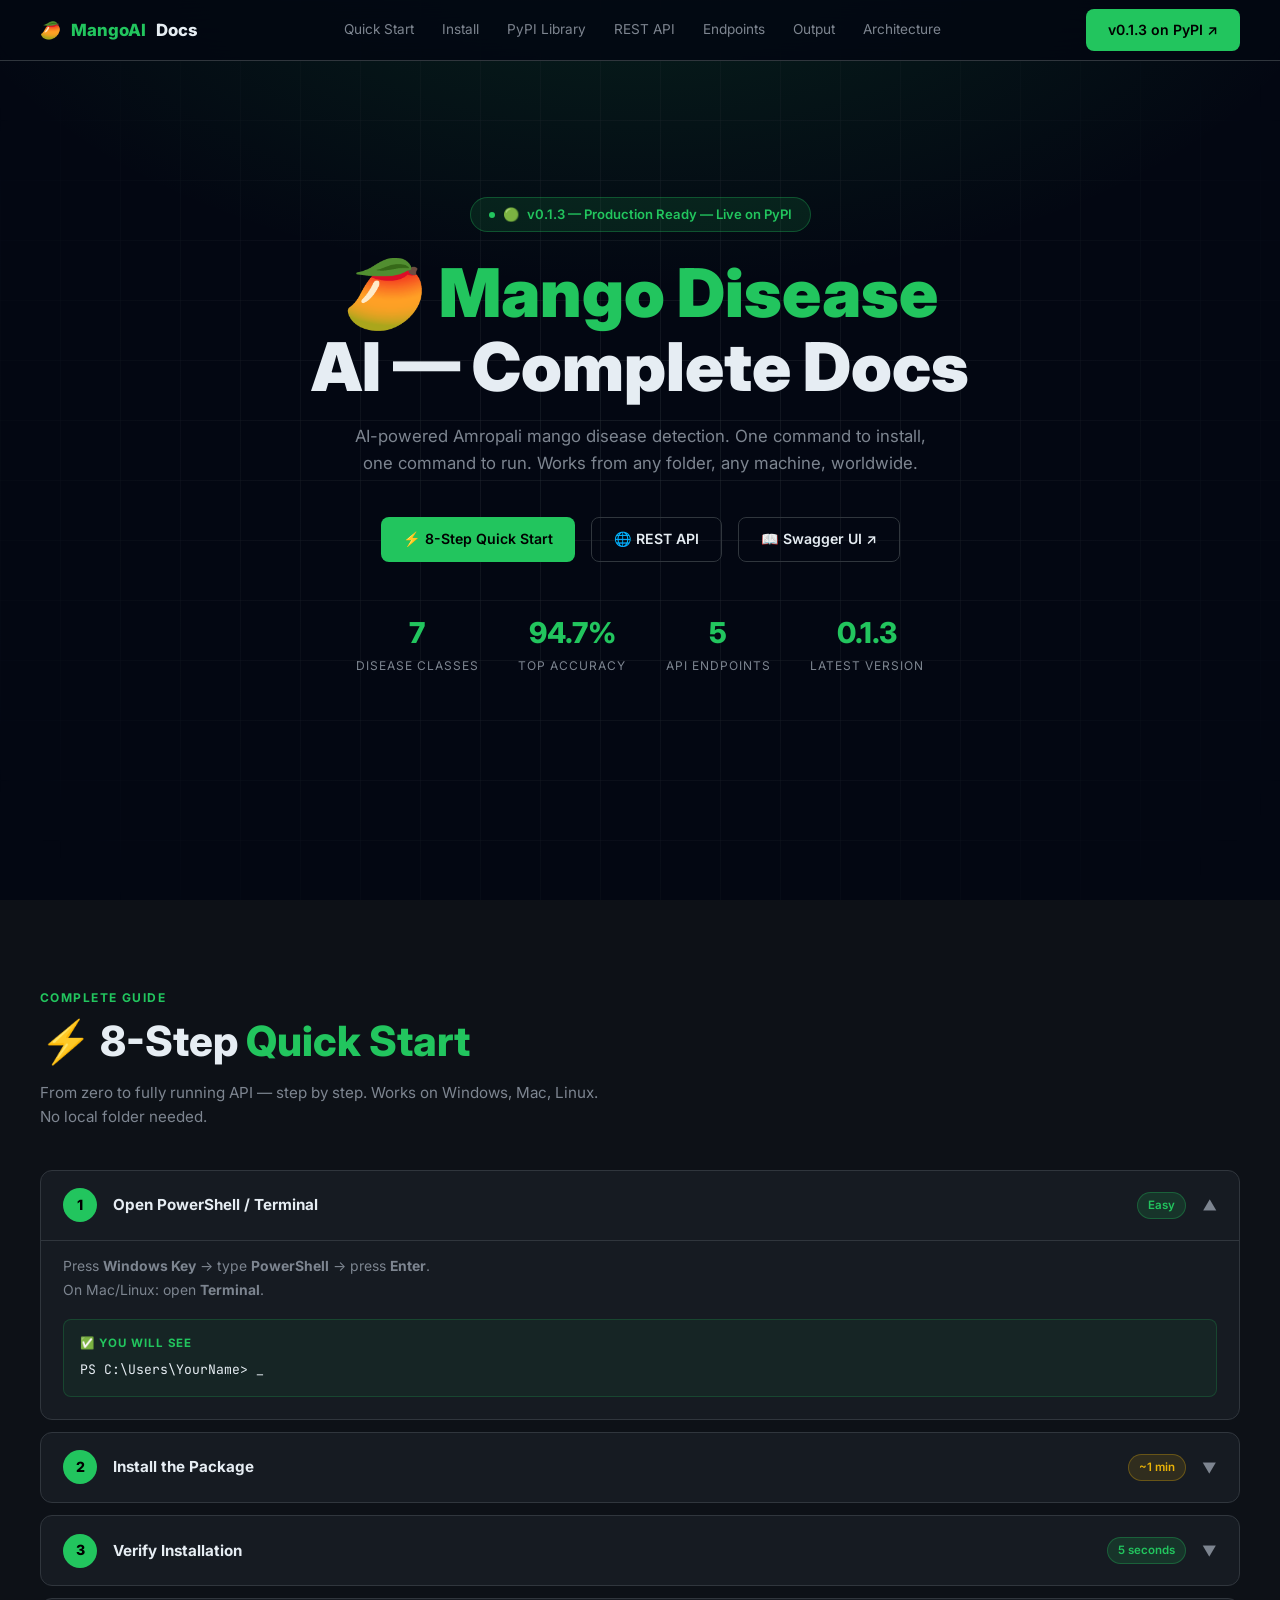
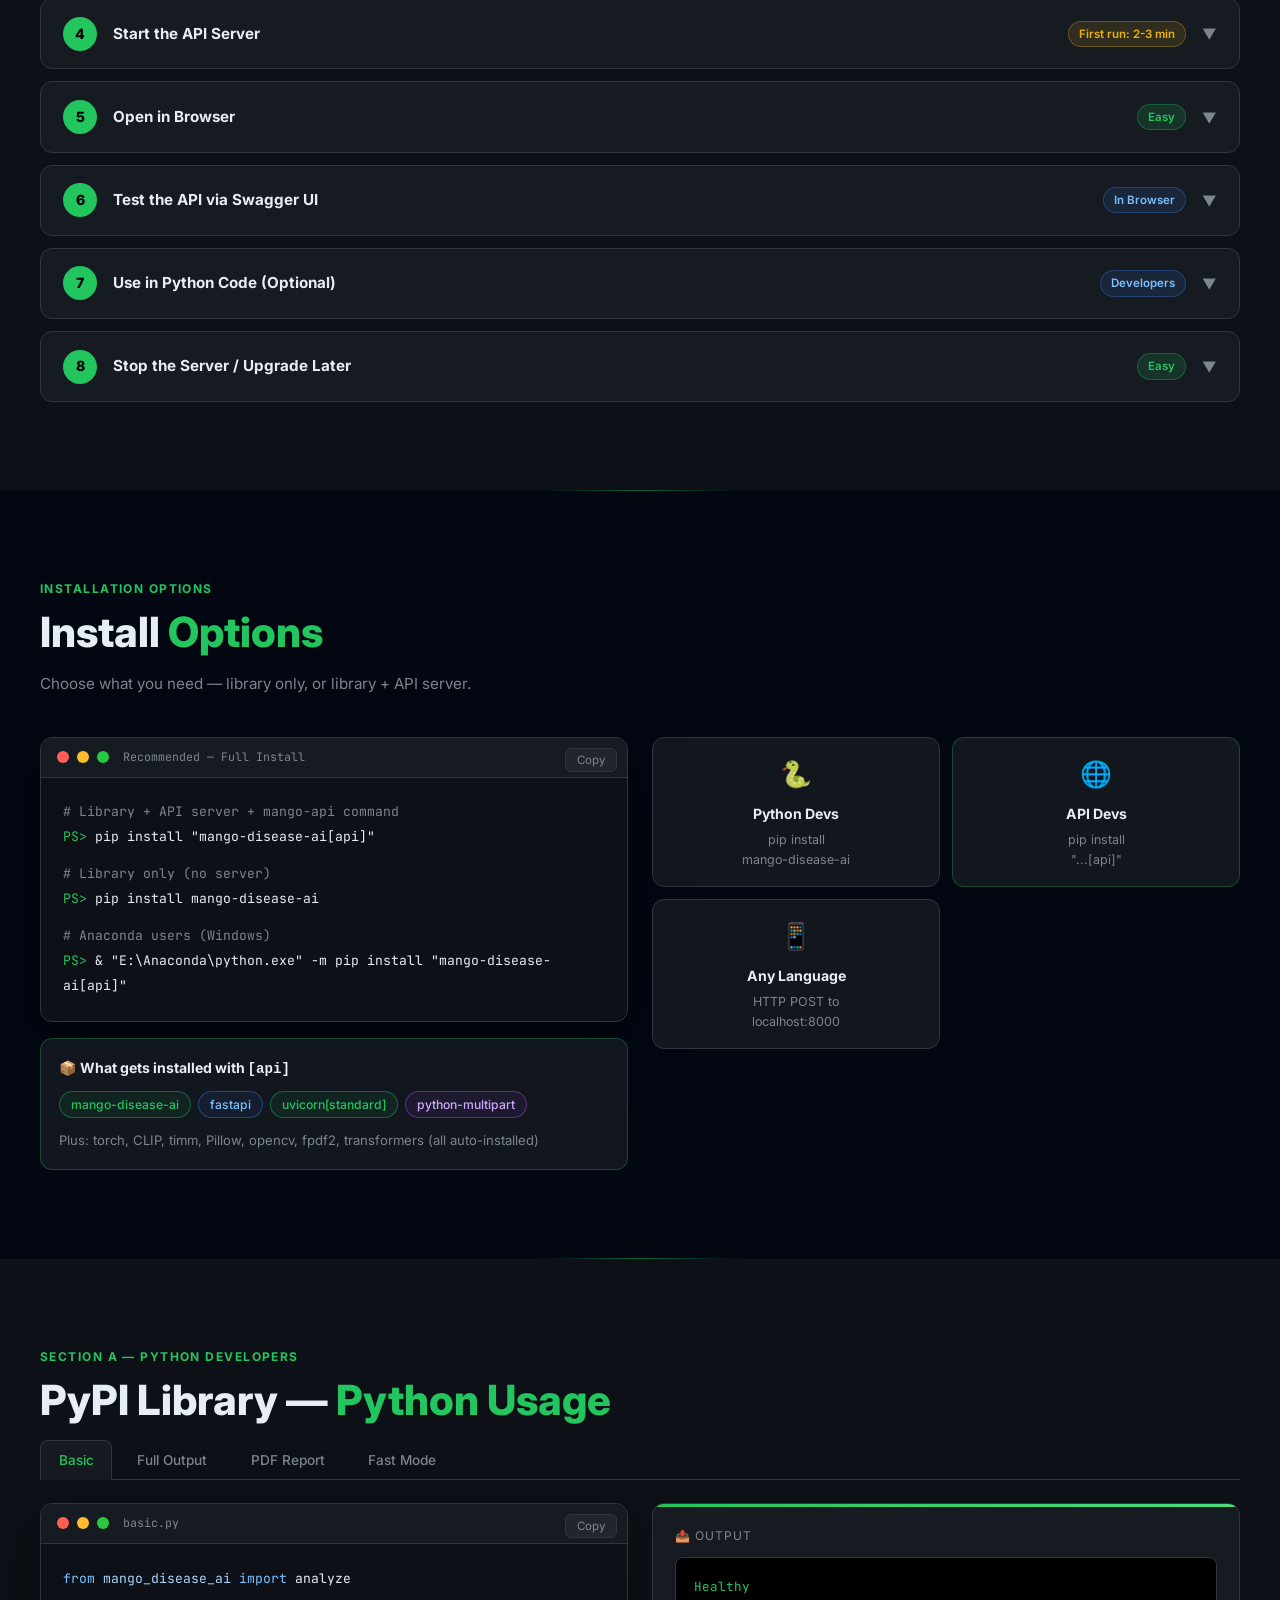
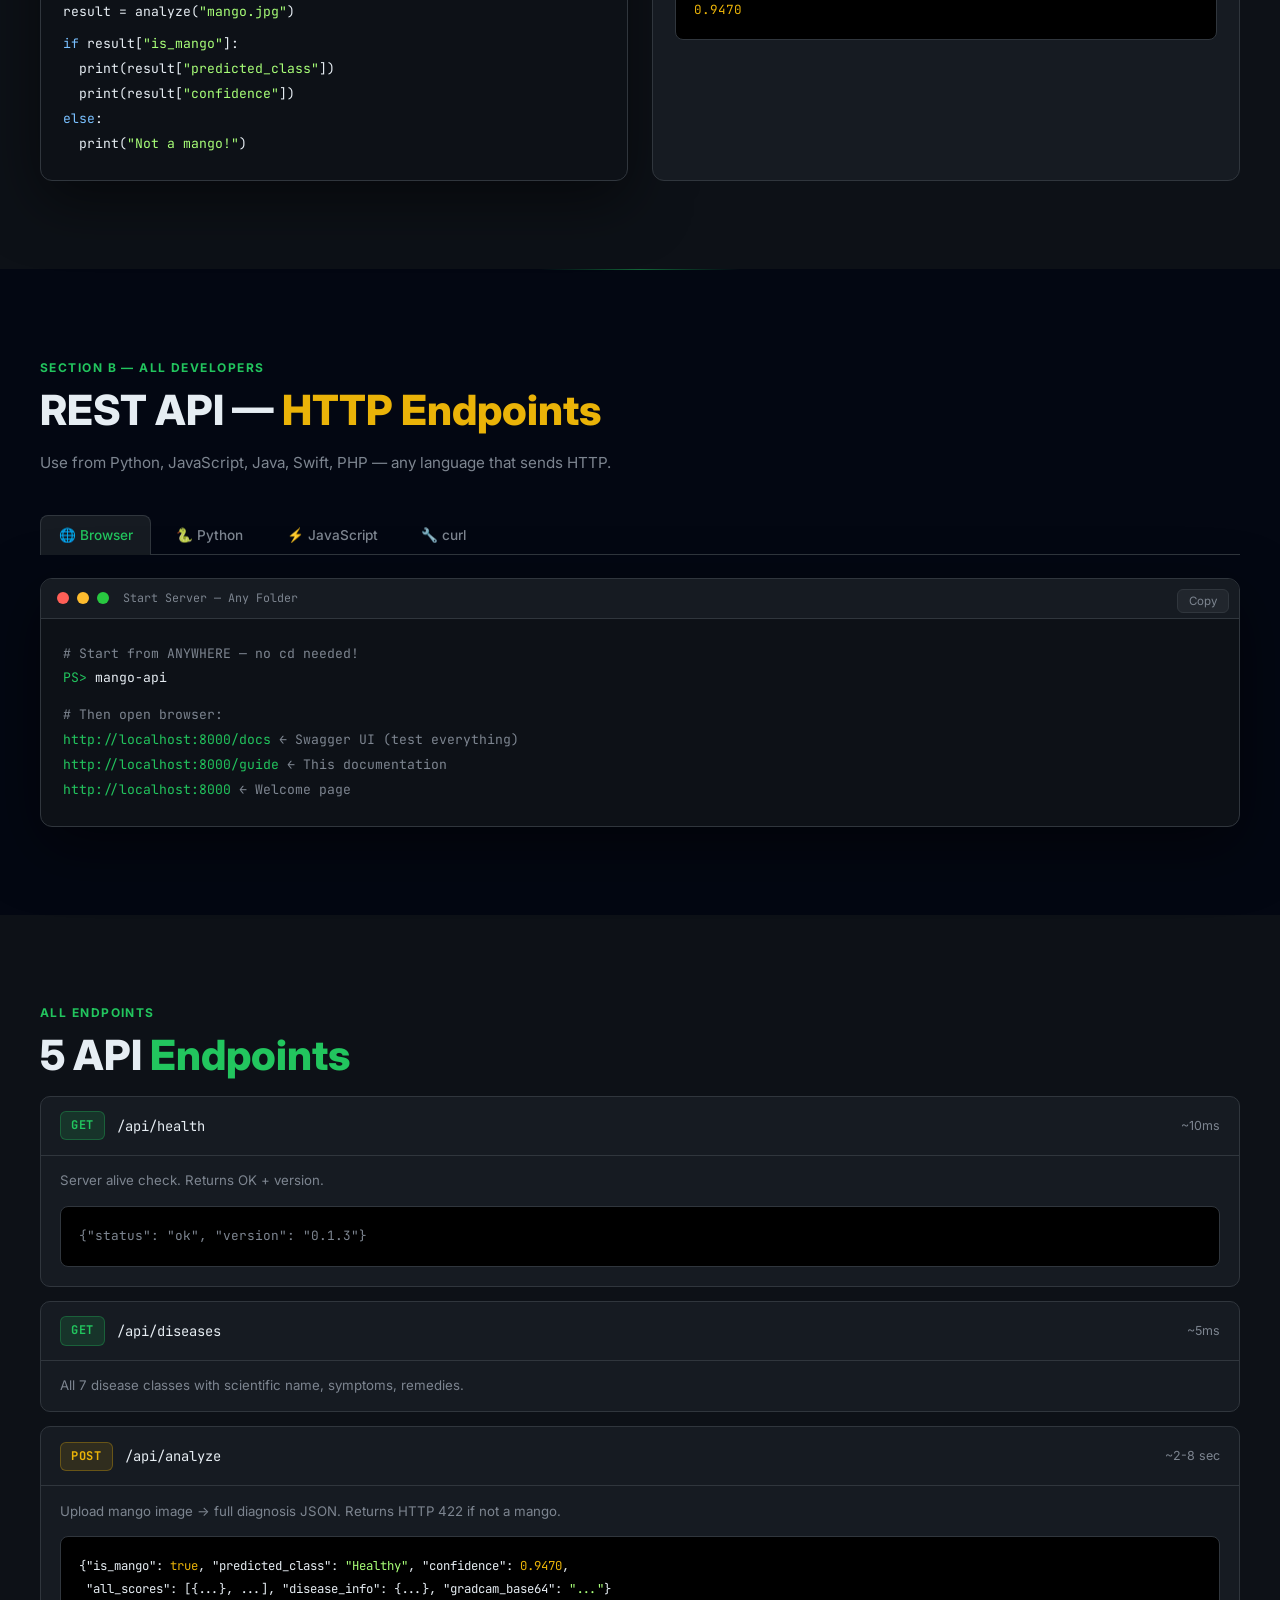
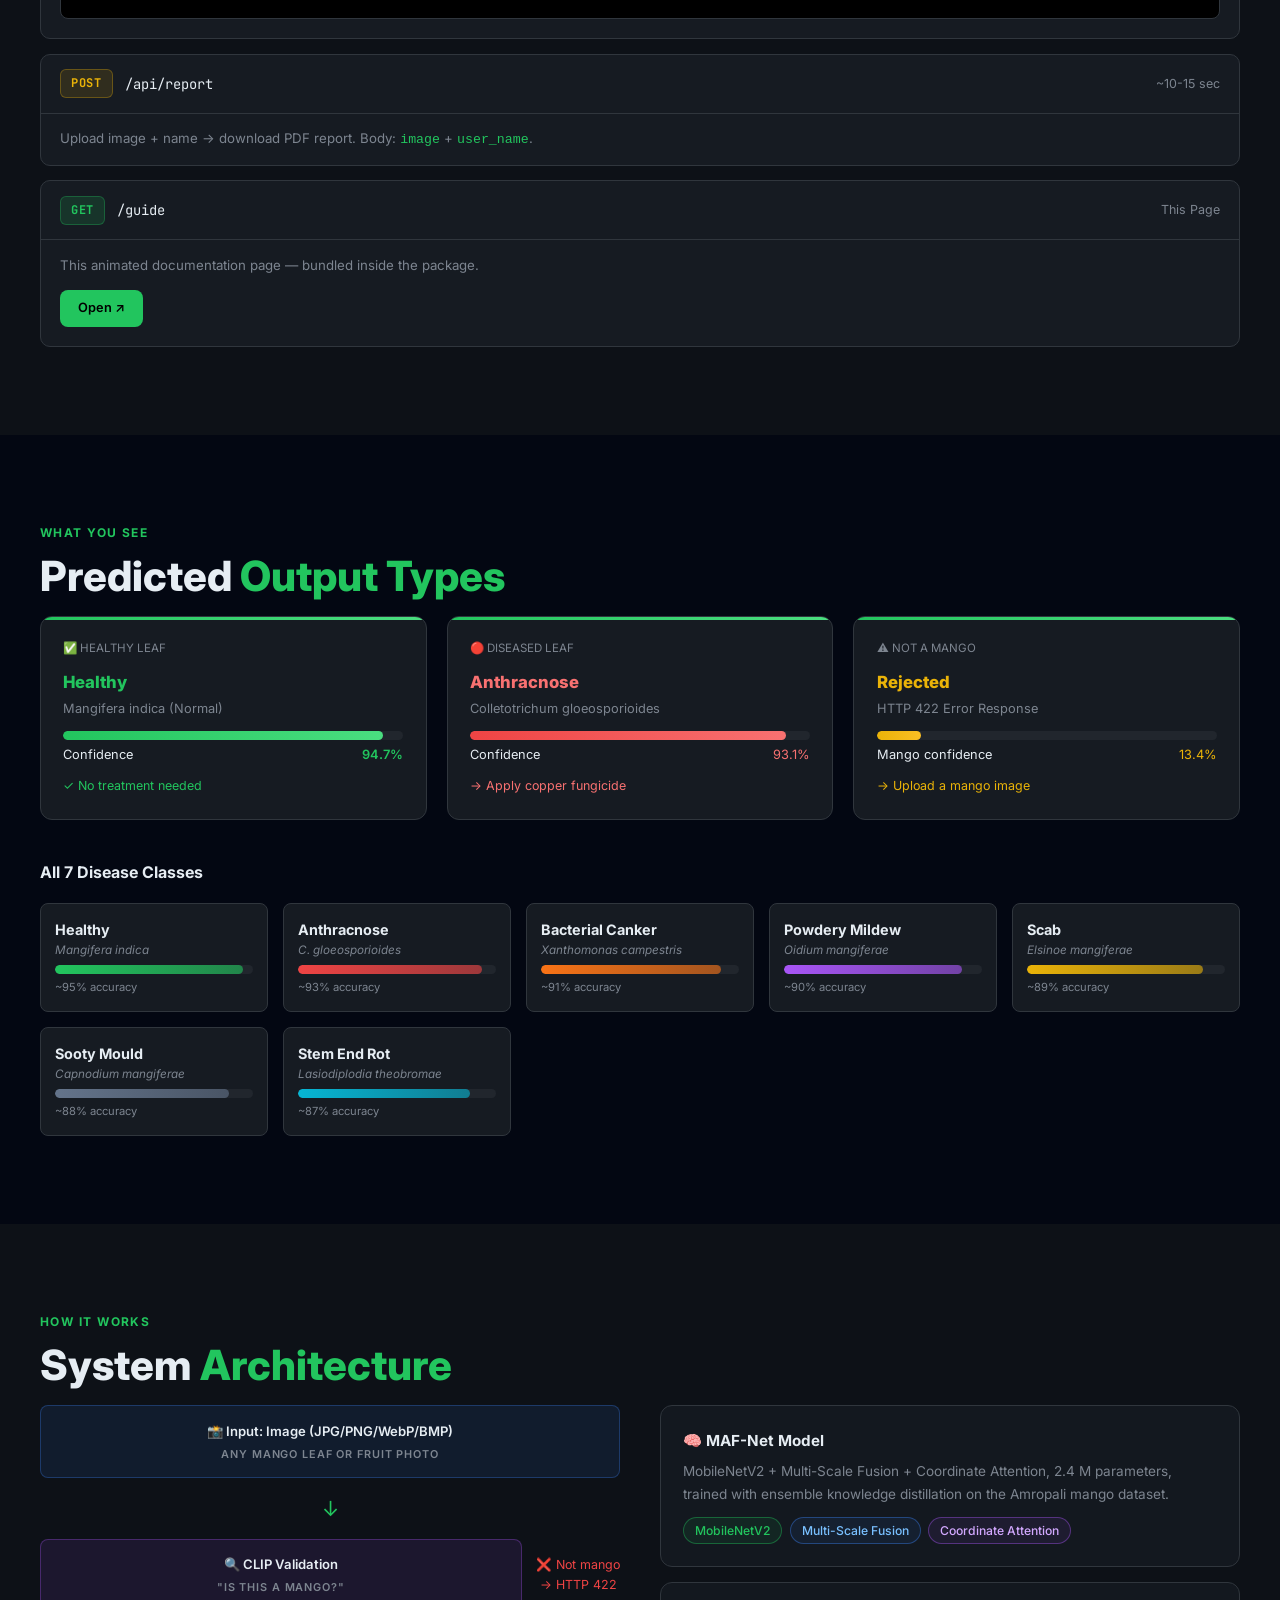
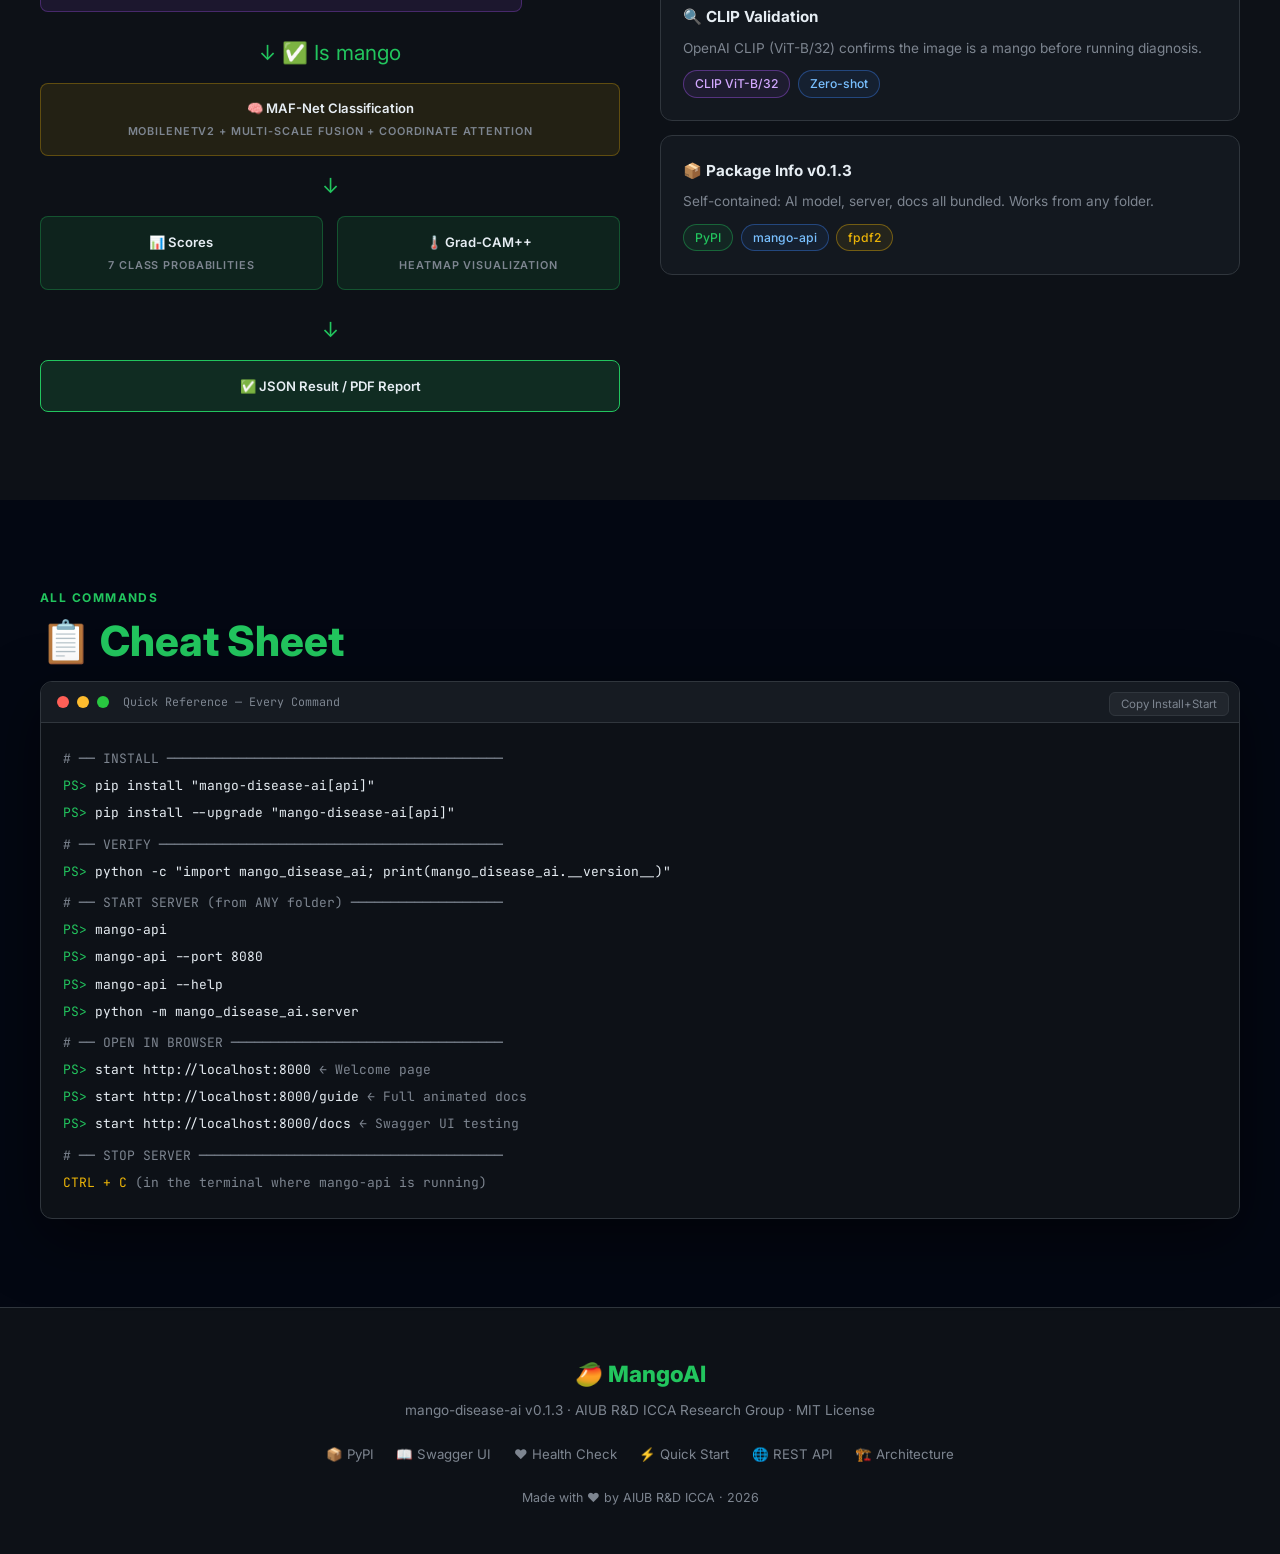
==== commit b6570c55: "Deploy MAF-Net in place of AA-ENet Replace the AA-ENet model (EfficientNet-B0 + CBAM + Transformer, " ====
--- a/mango_disease_ai/docs.html
+++ b/mango_disease_ai/docs.html
@@ -764,7 +764,7 @@
             <div style="color:var(--red);font-size:.78rem;text-align:center;min-width:80px">❌ Not mango<br>→ HTTP 422</div>
           </div>
           <div class="arch-arrow">↓ ✅ Is mango</div>
-          <div class="arch-box" style="background:rgba(234,179,8,.1);border-color:rgba(234,179,8,.3)">🧠 AA-ENet Classification<div class="arch-label">EfficientNet-B0 + CBAM + Transformer</div></div>
+          <div class="arch-box" style="background:rgba(234,179,8,.1);border-color:rgba(234,179,8,.3)">🧠 MAF-Net Classification<div class="arch-label">MobileNetV2 + Multi-Scale Fusion + Coordinate Attention</div></div>
           <div class="arch-arrow">↓</div>
           <div class="arch-row">
             <div class="arch-box" style="background:rgba(34,197,94,.1);border-color:rgba(34,197,94,.3)">📊 Scores<div class="arch-label">7 class probabilities</div></div>
@@ -775,7 +775,7 @@
         </div>
       </div>
       <div style="display:flex;flex-direction:column;gap:.9rem">
-        <div class="card"><div class="card-title">🧠 AA-ENet Model</div><div class="card-desc">Custom EfficientNet-B0 + CBAM + Transformer. Trained on Amropali mango dataset.</div><div class="tags"><span class="tag green">EfficientNet-B0</span><span class="tag blue">CBAM</span><span class="tag purple">Transformer</span></div></div>
+        <div class="card"><div class="card-title">🧠 MAF-Net Model</div><div class="card-desc">MobileNetV2 + Multi-Scale Fusion + Coordinate Attention, 2.4 M parameters, trained with ensemble knowledge distillation on the Amropali mango dataset.</div><div class="tags"><span class="tag green">MobileNetV2</span><span class="tag blue">Multi-Scale Fusion</span><span class="tag purple">Coordinate Attention</span></div></div>
         <div class="card"><div class="card-title">🔍 CLIP Validation</div><div class="card-desc">OpenAI CLIP (ViT-B/32) confirms the image is a mango before running diagnosis.</div><div class="tags"><span class="tag purple">CLIP ViT-B/32</span><span class="tag blue">Zero-shot</span></div></div>
         <div class="card"><div class="card-title">📦 Package Info v0.1.3</div><div class="card-desc">Self-contained: AI model, server, docs all bundled. Works from any folder.</div><div class="tags"><span class="tag green">PyPI</span><span class="tag blue">mango-api</span><span class="tag yellow">fpdf2</span></div></div>
       </div>
